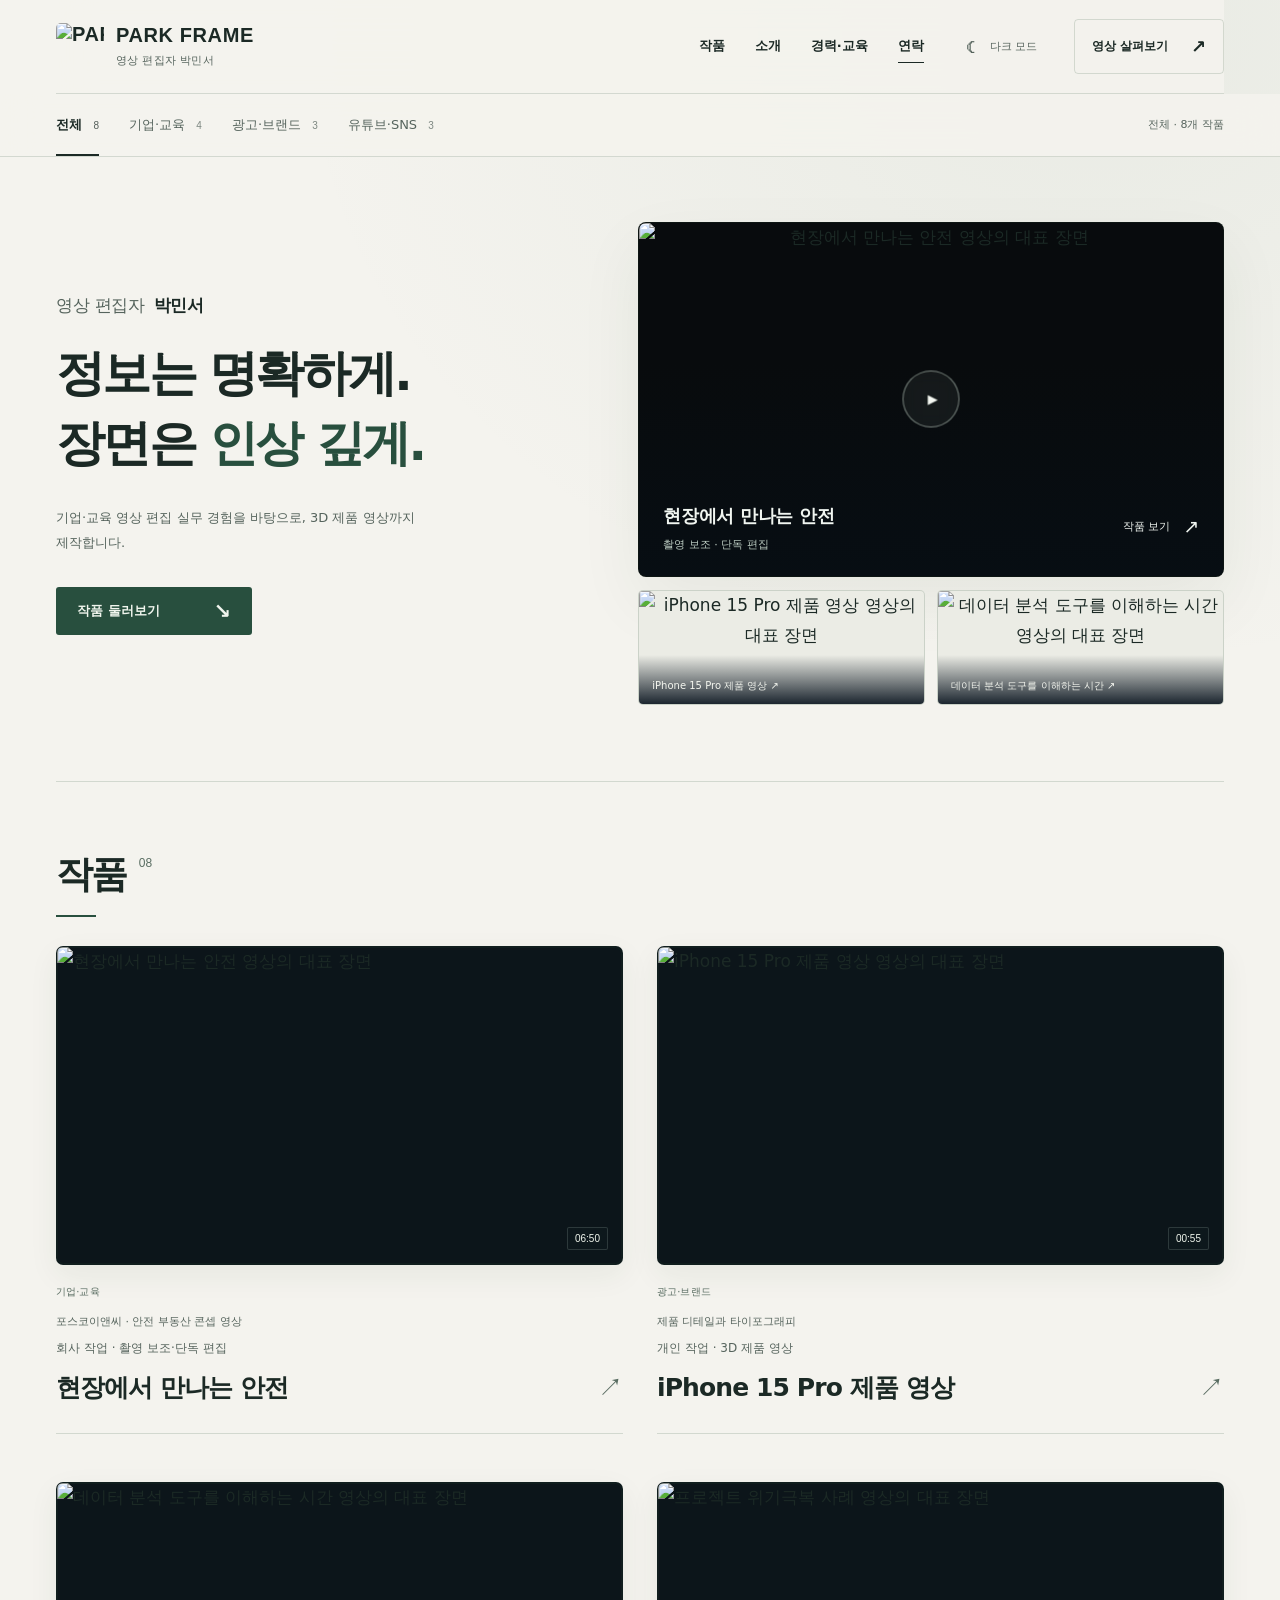
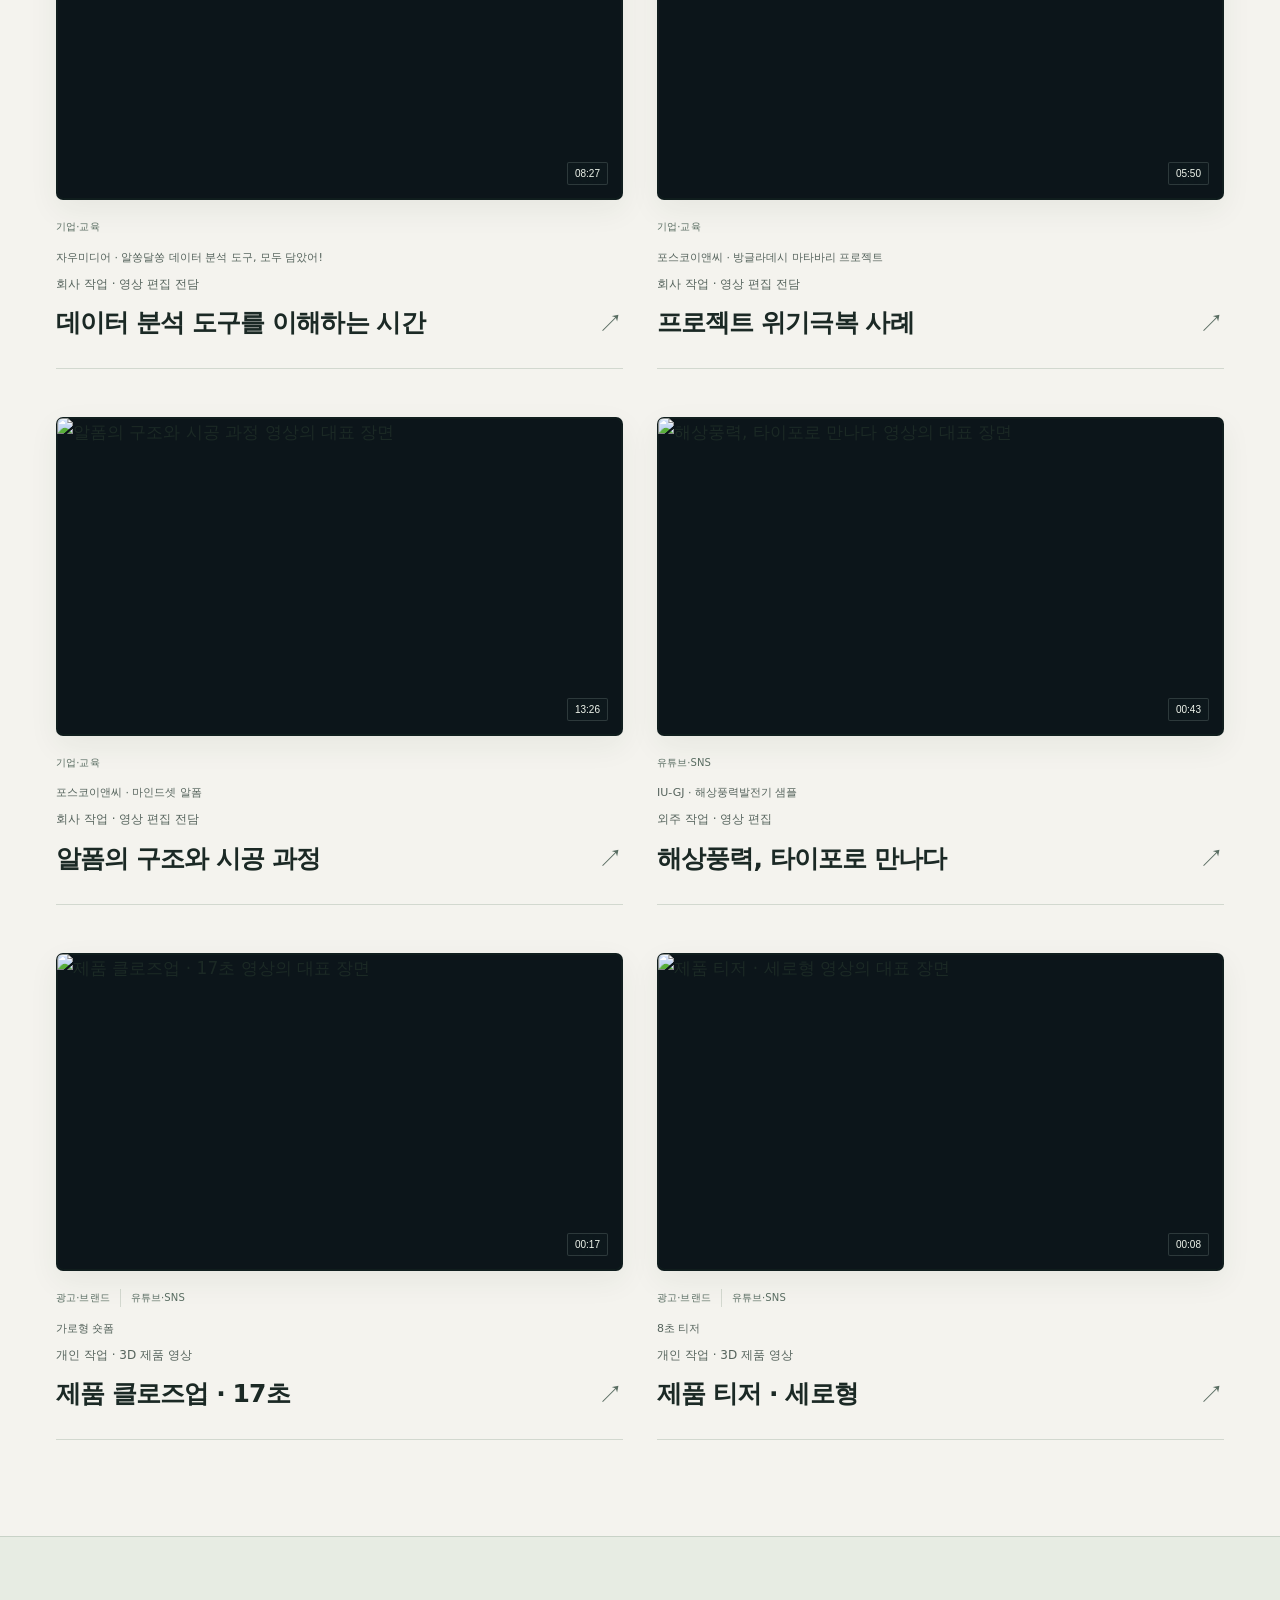
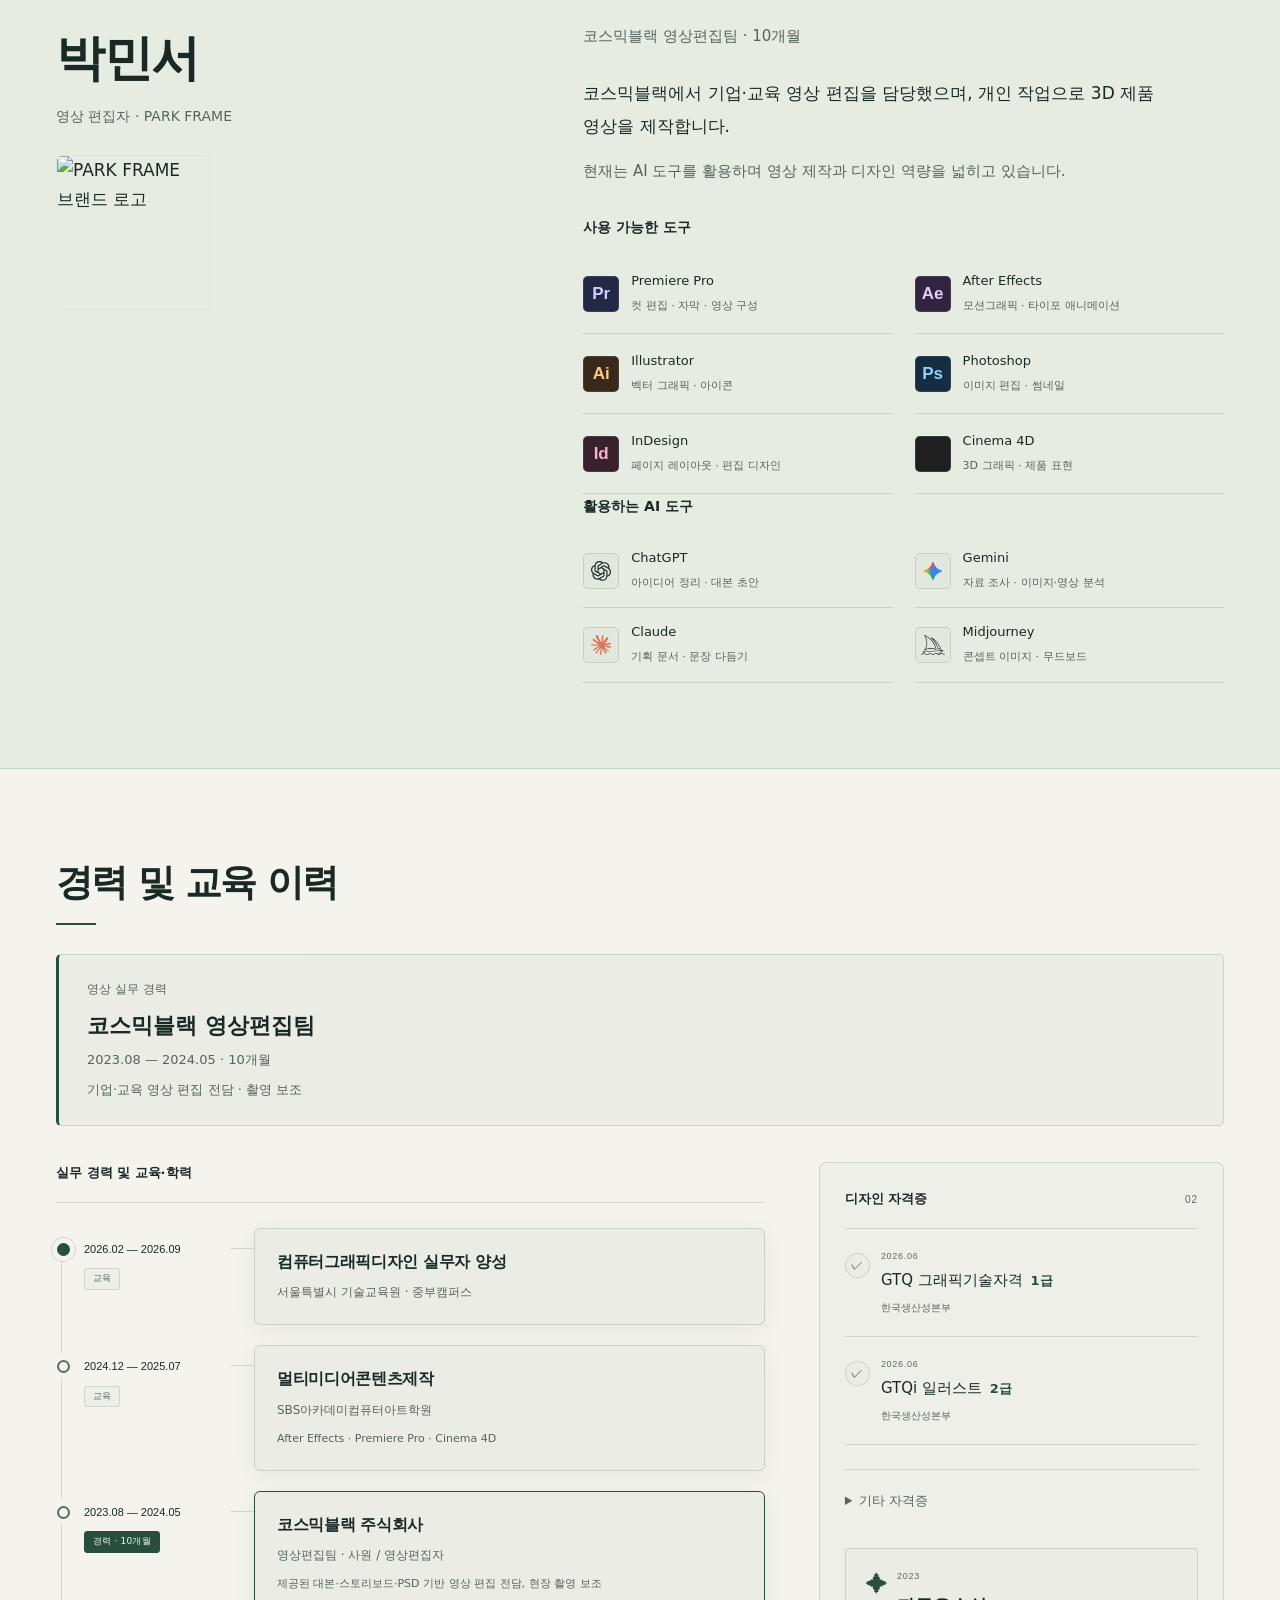
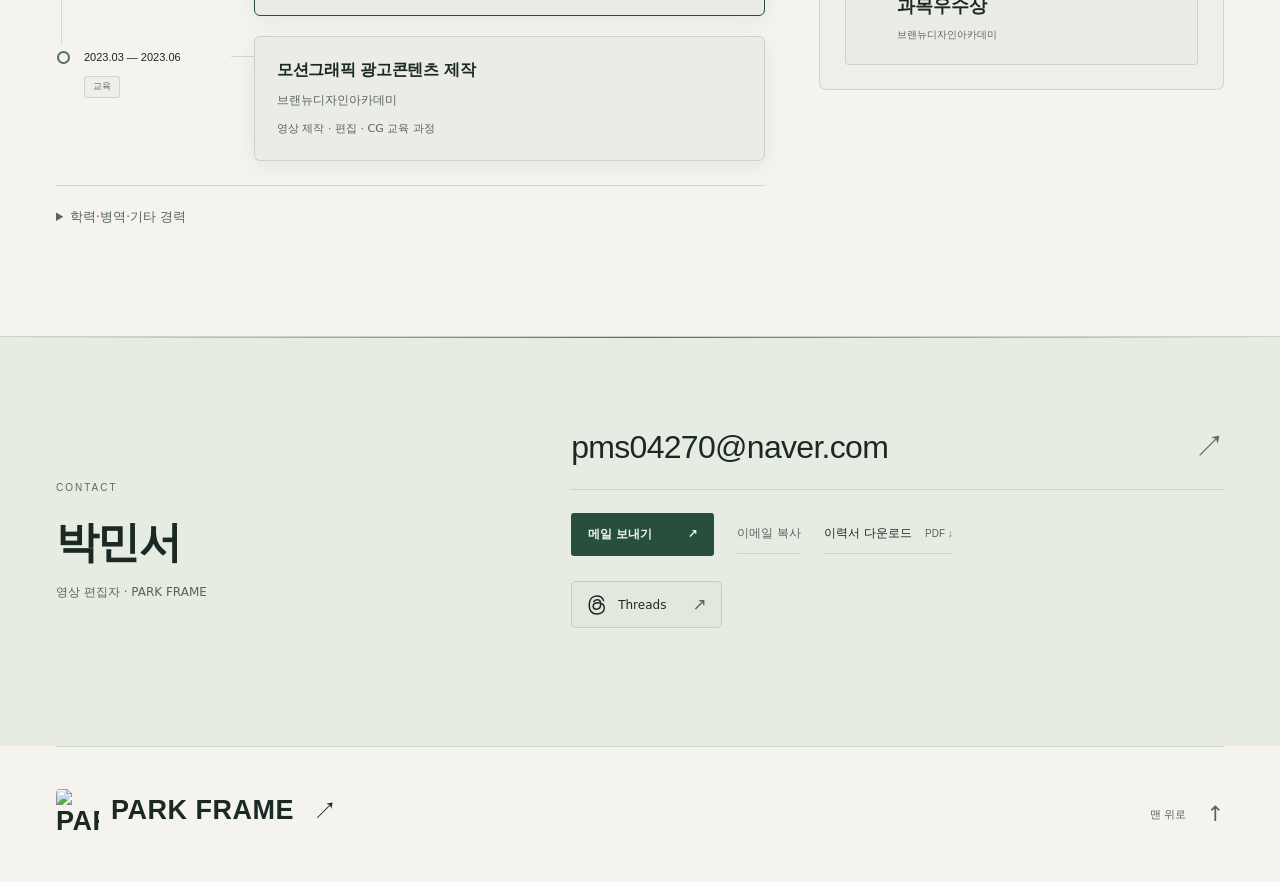
==== index.html @ 9904143f "Publish PARK FRAME portfolio" ====
<!doctype html>
<html lang="ko">
<head>
  <meta charset="utf-8">
  <meta name="viewport" content="width=device-width,initial-scale=1">
  <meta name="robots" content="noindex,nofollow">
  <meta name="description" content="영상 편집자 박민서의 PARK FRAME 포트폴리오. 기업·교육, 광고·브랜드, 유튜브·SNS 영상 작업을 소개합니다.">
  <meta name="theme-color" content="#0e181e">
  <title>박민서 | PARK FRAME — 영상 편집 포트폴리오</title>
  <link rel="icon" type="image/png" href="assets/park-frame-logo.png">
  <script>
(()=>{try{const saved=localStorage.getItem('park-frame-theme');const theme=saved==='light'||saved==='dark'?saved:(window.matchMedia('(prefers-color-scheme: light)').matches?'light':'dark');document.documentElement.dataset.theme=theme;document.documentElement.style.colorScheme=theme;}catch{document.documentElement.dataset.theme='dark';}})();
</script>
  <link rel="stylesheet" href="style.css">
  <script src="assets/hls.min.js" defer></script>
  <script src="app.js" defer></script>
</head>
<body>
  <div class="ambient-background" aria-hidden="true"><div class="ambient-glow glow-one"></div><div class="ambient-glow glow-two"></div><div class="background-grid"></div></div>
  <div class="page-progress" aria-hidden="true"></div>
  <a class="skip" href="#works">작품 목록으로 건너뛰기</a>
  <header class="header shell">
    <a class="brand" href="#top" aria-label="박민서 PARK FRAME 처음으로"><img class="brand-logo" src="assets/park-frame-logo.png" alt="PARK FRAME 로고"><span>PARK FRAME<span class="brand-caption">영상 편집자 박민서</span></span></a>
    <nav aria-label="주 메뉴"><a href="#works">작품</a><a href="#about">소개</a><a href="#journey">경력·교육</a><a class="contact-nav" href="#contact">연락</a></nav>
    <button class="theme-toggle" id="theme-toggle" type="button" aria-label="라이트 모드로 전환" aria-pressed="false"><span class="theme-icon" aria-hidden="true">☀</span><span class="theme-label">라이트 모드</span></button>
    <a class="header-cta" href="#works">영상 살펴보기 <span aria-hidden="true">↗</span></a>
  </header>
  <main id="top">
    <div class="audience-selector" aria-label="포트폴리오 분야 선택"><div class="shell"><div class="filter-row"><div class="filters" role="group" aria-label="작품 카테고리"><button class="filter active" data-category="all" aria-pressed="true">전체 <span>8</span></button><button class="filter" data-category="corporate" aria-pressed="false">기업·교육 <span>4</span></button><button class="filter" data-category="brand" aria-pressed="false">광고·브랜드 <span>3</span></button><button class="filter" data-category="social" aria-pressed="false">유튜브·SNS <span>3</span></button></div><span class="filter-result" aria-live="polite" id="filter-result">8개의 작품</span></div></div></div>
    <section class="hero shell" aria-labelledby="hero-title">
      <div class="hero-copy">
        <p class="creator-name">영상 편집자 <strong>박민서</strong></p>
        <h1 id="hero-title">정보는 명확하게.<br>장면은 <span class="accent">인상 깊게.</span></h1>
        <p class="hero-description">기업·교육 영상 편집 실무 경험을 바탕으로, 3D 제품 영상까지 제작합니다.</p>
        <a class="primary-link" href="#works">작품 둘러보기 <span aria-hidden="true">↘</span></a>
      </div>
      <div class="hero-visual">
        <button class="hero-main open-work" data-work="6" aria-label="현장에서 만나는 안전 영상 열기">
          <img src="assets/work-6.jpg" alt="현장에서 만나는 안전 영상의 대표 장면" fetchpriority="high">
          <span class="image-corner tl"></span><span class="image-corner tr"></span><span class="image-corner bl"></span><span class="image-corner br"></span>
          <span class="hero-play" aria-hidden="true">▶</span>
          <span class="hero-image-caption"><span><span id="hero-film-title">현장에서 만나는 안전</span><span class="film-caption-sub" id="hero-film-subtitle">촬영 보조 · 단독 편집</span></span><span class="film-watch">작품 보기 <span aria-hidden="true">↗</span></span></span>
        </button>
        <div class="hero-strip">
          <button class="open-work" data-work="4" aria-label="iPhone 15 Pro 제품 영상 열기"><img src="assets/work-4.jpg" alt="iPhone 15 Pro 제품 영상의 대표 장면"><span>iPhone 15 Pro 제품 영상 <span aria-hidden="true">↗</span></span></button>
          <button class="open-work" data-work="2" aria-label="데이터 분석 도구 교육 영상 열기"><img src="assets/work-2.jpg" alt="강사 옆에 데이터베이스의 주요 유형을 설명하는 그래픽"><span>이해를 돕는 그래픽 <span aria-hidden="true">↗</span></span></button>
        </div>
      </div>
    </section>
    <section id="works" class="works shell" aria-labelledby="works-title">
      <div class="section-heading"><div><h2 id="works-title">작품<span class="heading-count">08</span></h2></div></div>

      <div class="work-grid" id="work-grid"></div>
      <noscript><p>작품 목록과 재생 기능을 이용하려면 브라우저에서 JavaScript를 켜주세요.</p></noscript>
    </section>
    <section class="about" id="about" aria-labelledby="about-title"><div class="shell about-layout"><div><h2 id="about-title">박민서<span class="profile-role">영상 편집자 · PARK FRAME</span></h2><img class="profile-logo" src="assets/park-frame-logo.png" alt="PARK FRAME 브랜드 로고"></div><div class="about-right"><p class="experience-label">코스믹블랙 영상편집팀 · 10개월</p><p class="profile-introduction">코스믹블랙에서 기업·교육 영상 편집을 담당했으며, 개인 작업으로 3D 제품 영상을 제작합니다.</p><p class="profile-development">현재는 AI 도구를 활용하며 영상 제작과 디자인 역량을 넓히고 있습니다.</p><div class="about-tool-row"><span>사용 가능한 도구</span></div><ul class="software-list" aria-label="사용 가능한 소프트웨어"><li><span class="software-icon pr" aria-hidden="true">Pr</span><span>Premiere Pro<small>컷 편집 · 자막 · 영상 구성</small></span></li><li><span class="software-icon ae" aria-hidden="true">Ae</span><span>After Effects<small>모션그래픽 · 타이포 애니메이션</small></span></li><li><span class="software-icon ai" aria-hidden="true">Ai</span><span>Illustrator<small>벡터 그래픽 · 아이콘</small></span></li><li><span class="software-icon ps" aria-hidden="true">Ps</span><span>Photoshop<small>이미지 편집 · 썸네일</small></span></li><li><span class="software-icon id" aria-hidden="true">Id</span><span>InDesign<small>페이지 레이아웃 · 편집 디자인</small></span></li><li><span class="software-icon c4d supplied-logo" aria-hidden="true"><img src="assets/cinema-4d-logo.png" alt=""></span><span>Cinema 4D<small>3D 그래픽 · 제품 표현</small></span></li></ul><div class="about-tool-row"><span>활용하는 AI 도구</span></div><ul class="software-list ai-tools" aria-label="활용하는 AI 도구"><li><span class="software-icon ai-tool-logo openai" aria-hidden="true"><svg aria-hidden="true" focusable="false" fill="currentColor" fill-rule="evenodd" height="1em" style="flex:none;line-height:1" viewBox="0 0 24 24" width="1em" xmlns="http://www.w3.org/2000/svg"><path d="M9.205 8.658v-2.26c0-.19.072-.333.238-.428l4.543-2.616c.619-.357 1.356-.523 2.117-.523 2.854 0 4.662 2.212 4.662 4.566 0 .167 0 .357-.024.547l-4.71-2.759a.797.797 0 00-.856 0l-5.97 3.473zm10.609 8.8V12.06c0-.333-.143-.57-.429-.737l-5.97-3.473 1.95-1.118a.433.433 0 01.476 0l4.543 2.617c1.309.76 2.189 2.378 2.189 3.948 0 1.808-1.07 3.473-2.76 4.163zM7.802 12.703l-1.95-1.142c-.167-.095-.239-.238-.239-.428V5.899c0-2.545 1.95-4.472 4.591-4.472 1 0 1.927.333 2.712.928L8.23 5.067c-.285.166-.428.404-.428.737v6.898zM12 15.128l-2.795-1.57v-3.33L12 8.658l2.795 1.57v3.33L12 15.128zm1.796 7.23c-1 0-1.927-.332-2.712-.927l4.686-2.712c.285-.166.428-.404.428-.737v-6.898l1.974 1.142c.167.095.238.238.238.428v5.233c0 2.545-1.974 4.472-4.614 4.472zm-5.637-5.303l-4.544-2.617c-1.308-.761-2.188-2.378-2.188-3.948A4.482 4.482 0 014.21 6.327v5.423c0 .333.143.571.428.738l5.947 3.449-1.95 1.118a.432.432 0 01-.476 0zm-.262 3.9c-2.688 0-4.662-2.021-4.662-4.519 0-.19.024-.38.047-.57l4.686 2.71c.286.167.571.167.856 0l5.97-3.448v2.26c0 .19-.07.333-.237.428l-4.543 2.616c-.619.357-1.356.523-2.117.523zm5.899 2.83a5.947 5.947 0 005.827-4.756C22.287 18.339 24 15.84 24 13.296c0-1.665-.713-3.282-1.998-4.448.119-.5.19-.999.19-1.498 0-3.401-2.759-5.947-5.946-5.947-.642 0-1.26.095-1.88.31A5.962 5.962 0 0010.205 0a5.947 5.947 0 00-5.827 4.757C1.713 5.447 0 7.945 0 10.49c0 1.666.713 3.283 1.998 4.448-.119.5-.19 1-.19 1.499 0 3.401 2.759 5.946 5.946 5.946.642 0 1.26-.095 1.88-.309a5.96 5.96 0 004.162 1.713z"></path></svg></span><span>ChatGPT<small>아이디어 정리 · 대본 초안</small></span></li><li><span class="software-icon ai-tool-logo gemini-color" aria-hidden="true"><svg aria-hidden="true" focusable="false" height="1em" style="flex:none;line-height:1" viewBox="0 0 24 24" width="1em" xmlns="http://www.w3.org/2000/svg"><path d="M20.616 10.835a14.147 14.147 0 01-4.45-3.001 14.111 14.111 0 01-3.678-6.452.503.503 0 00-.975 0 14.134 14.134 0 01-3.679 6.452 14.155 14.155 0 01-4.45 3.001c-.65.28-1.318.505-2.002.678a.502.502 0 000 .975c.684.172 1.35.397 2.002.677a14.147 14.147 0 014.45 3.001 14.112 14.112 0 013.679 6.453.502.502 0 00.975 0c.172-.685.397-1.351.677-2.003a14.145 14.145 0 013.001-4.45 14.113 14.113 0 016.453-3.678.503.503 0 000-.975 13.245 13.245 0 01-2.003-.678z" fill="#3186FF"></path><path d="M20.616 10.835a14.147 14.147 0 01-4.45-3.001 14.111 14.111 0 01-3.678-6.452.503.503 0 00-.975 0 14.134 14.134 0 01-3.679 6.452 14.155 14.155 0 01-4.45 3.001c-.65.28-1.318.505-2.002.678a.502.502 0 000 .975c.684.172 1.35.397 2.002.677a14.147 14.147 0 014.45 3.001 14.112 14.112 0 013.679 6.453.502.502 0 00.975 0c.172-.685.397-1.351.677-2.003a14.145 14.145 0 013.001-4.45 14.113 14.113 0 016.453-3.678.503.503 0 000-.975 13.245 13.245 0 01-2.003-.678z" fill="url(#lobe-icons-gemini-0-_R_0_)"></path><path d="M20.616 10.835a14.147 14.147 0 01-4.45-3.001 14.111 14.111 0 01-3.678-6.452.503.503 0 00-.975 0 14.134 14.134 0 01-3.679 6.452 14.155 14.155 0 01-4.45 3.001c-.65.28-1.318.505-2.002.678a.502.502 0 000 .975c.684.172 1.35.397 2.002.677a14.147 14.147 0 014.45 3.001 14.112 14.112 0 013.679 6.453.502.502 0 00.975 0c.172-.685.397-1.351.677-2.003a14.145 14.145 0 013.001-4.45 14.113 14.113 0 016.453-3.678.503.503 0 000-.975 13.245 13.245 0 01-2.003-.678z" fill="url(#lobe-icons-gemini-1-_R_0_)"></path><path d="M20.616 10.835a14.147 14.147 0 01-4.45-3.001 14.111 14.111 0 01-3.678-6.452.503.503 0 00-.975 0 14.134 14.134 0 01-3.679 6.452 14.155 14.155 0 01-4.45 3.001c-.65.28-1.318.505-2.002.678a.502.502 0 000 .975c.684.172 1.35.397 2.002.677a14.147 14.147 0 014.45 3.001 14.112 14.112 0 013.679 6.453.502.502 0 00.975 0c.172-.685.397-1.351.677-2.003a14.145 14.145 0 013.001-4.45 14.113 14.113 0 016.453-3.678.503.503 0 000-.975 13.245 13.245 0 01-2.003-.678z" fill="url(#lobe-icons-gemini-2-_R_0_)"></path><defs><linearGradient gradientUnits="userSpaceOnUse" id="lobe-icons-gemini-0-_R_0_" x1="7" x2="11" y1="15.5" y2="12"><stop stop-color="#08B962"></stop><stop offset="1" stop-color="#08B962" stop-opacity="0"></stop></linearGradient><linearGradient gradientUnits="userSpaceOnUse" id="lobe-icons-gemini-1-_R_0_" x1="8" x2="11.5" y1="5.5" y2="11"><stop stop-color="#F94543"></stop><stop offset="1" stop-color="#F94543" stop-opacity="0"></stop></linearGradient><linearGradient gradientUnits="userSpaceOnUse" id="lobe-icons-gemini-2-_R_0_" x1="3.5" x2="17.5" y1="13.5" y2="12"><stop stop-color="#FABC12"></stop><stop offset=".46" stop-color="#FABC12" stop-opacity="0"></stop></linearGradient></defs></svg></span><span>Gemini<small>자료 조사 · 이미지·영상 분석</small></span></li><li><span class="software-icon ai-tool-logo claude-color" aria-hidden="true"><svg aria-hidden="true" focusable="false" height="1em" style="flex:none;line-height:1" viewBox="0 0 24 24" width="1em" xmlns="http://www.w3.org/2000/svg"><path d="M4.709 15.955l4.72-2.647.08-.23-.08-.128H9.2l-.79-.048-2.698-.073-2.339-.097-2.266-.122-.571-.121L0 11.784l.055-.352.48-.321.686.06 1.52.103 2.278.158 1.652.097 2.449.255h.389l.055-.157-.134-.098-.103-.097-2.358-1.596-2.552-1.688-1.336-.972-.724-.491-.364-.462-.158-1.008.656-.722.881.06.225.061.893.686 1.908 1.476 2.491 1.833.365.304.145-.103.019-.073-.164-.274-1.355-2.446-1.446-2.49-.644-1.032-.17-.619a2.97 2.97 0 01-.104-.729L6.283.134 6.696 0l.996.134.42.364.62 1.414 1.002 2.229 1.555 3.03.456.898.243.832.091.255h.158V9.01l.128-1.706.237-2.095.23-2.695.08-.76.376-.91.747-.492.584.28.48.685-.067.444-.286 1.851-.559 2.903-.364 1.942h.212l.243-.242.985-1.306 1.652-2.064.73-.82.85-.904.547-.431h1.033l.76 1.129-.34 1.166-1.064 1.347-.881 1.142-1.264 1.7-.79 1.36.073.11.188-.02 2.856-.606 1.543-.28 1.841-.315.833.388.091.395-.328.807-1.969.486-2.309.462-3.439.813-.042.03.049.061 1.549.146.662.036h1.622l3.02.225.79.522.474.638-.079.485-1.215.62-1.64-.389-3.829-.91-1.312-.329h-.182v.11l1.093 1.068 2.006 1.81 2.509 2.33.127.578-.322.455-.34-.049-2.205-1.657-.851-.747-1.926-1.62h-.128v.17l.444.649 2.345 3.521.122 1.08-.17.353-.608.213-.668-.122-1.374-1.925-1.415-2.167-1.143-1.943-.14.08-.674 7.254-.316.37-.729.28-.607-.461-.322-.747.322-1.476.389-1.924.315-1.53.286-1.9.17-.632-.012-.042-.14.018-1.434 1.967-2.18 2.945-1.726 1.845-.414.164-.717-.37.067-.662.401-.589 2.388-3.036 1.44-1.882.93-1.086-.006-.158h-.055L4.132 18.56l-1.13.146-.487-.456.061-.746.231-.243 1.908-1.312-.006.006z" fill="#D97757" fill-rule="nonzero"></path></svg></span><span>Claude<small>기획 문서 · 문장 다듬기</small></span></li><li><span class="software-icon ai-tool-logo midjourney" aria-hidden="true"><svg aria-hidden="true" focusable="false" fill="currentColor" fill-rule="evenodd" height="1em" style="flex:none;line-height:1" viewBox="0 0 24 24" width="1em" xmlns="http://www.w3.org/2000/svg"><path d="M22.369 17.676c-1.387 1.259-3.17 2.378-5.332 3.417.044.03.086.057.13.083l.018.01.019.012c.216.123.42.184.641.184.222 0 .426-.061.642-.184l.018-.011.019-.011c.14-.084.266-.178.492-.366l.178-.148c.279-.232.426-.342.625-.456.304-.174.612-.266.949-.266.337 0 .645.092.949.266l.023.014c.188.109.334.219.602.442l.178.148c.221.184.346.278.483.36l.028.017.018.01c.21.12.407.181.62.185h.022a.31.31 0 110 .618c-.337 0-.645-.092-.95-.266a3.137 3.137 0 01-.09-.054l-.022-.014-.022-.013-.02-.014a5.356 5.356 0 01-.49-.377l-.159-.132a3.836 3.836 0 00-.483-.36l-.027-.017-.019-.01a1.256 1.256 0 00-.641-.185c-.222 0-.426.061-.641.184l-.02.011-.018.011c-.14.084-.266.178-.492.366l-.158.132a5.125 5.125 0 01-.51.39l-.022.014-.022.014-.09.054a1.868 1.868 0 01-.95.266c-.337 0-.644-.092-.949-.266a3.137 3.137 0 01-.09-.054l-.022-.014-.022-.013-.026-.017a4.881 4.881 0 01-.425-.325.308.308 0 01-.12-.1l-.098-.081a3.836 3.836 0 00-.483-.36l-.027-.017-.019-.01a1.256 1.256 0 00-.641-.185c-.222 0-.426.061-.642.184l-.018.011-.019.011c-.14.084-.266.178-.492.366l-.158.132a5.125 5.125 0 01-.51.39l-.023.014-.022.014-.09.054A1.868 1.868 0 0112 22c-.337 0-.645-.092-.949-.266a3.137 3.137 0 01-.09-.054l-.022-.014-.022-.013-.021-.014a5.356 5.356 0 01-.49-.377l-.158-.132a3.836 3.836 0 00-.483-.36l-.028-.017-.018-.01a1.256 1.256 0 00-.642-.185c-.221 0-.425.061-.641.184l-.019.011-.018.011c-.141.084-.266.178-.492.366l-.158.132a5.125 5.125 0 01-.511.39l-.022.014-.022.014-.09.054a1.868 1.868 0 01-.986.264c-.746-.09-1.319-.38-1.89-.866l-.035-.03c-.047-.041-.118-.106-.192-.174l-.196-.181-.107-.1-.011-.01a1.531 1.531 0 00-.336-.253.313.313 0 00-.095-.03h-.005c-.119.022-.238.059-.361.11a.308.308 0 01-.077.061l-.008.005a.309.309 0 01-.126.034 5.66 5.66 0 00-.774.518l-.416.324-.055.043a6.542 6.542 0 01-.324.236c-.305.207-.552.315-.8.315a.31.31 0 01-.01-.618h.01c.09 0 .235-.062.438-.198l.04-.027c.077-.054.163-.117.27-.199l.385-.301.06-.047c.268-.206.506-.373.73-.505l-.633-1.21a.309.309 0 01.254-.451l20.287-1.305a.309.309 0 01.228.537zm-1.118.14L2.369 19.03l.423.809c.128-.045.256-.078.388-.1a.31.31 0 01.052-.005c.132 0 .26.032.386.093.153.073.294.179.483.35l.016.015.092.086.144.134.097.089c.065.06.125.114.16.144.485.418.948.658 1.554.736h.011a1.25 1.25 0 00.6-.172l.021-.011.019-.011.018-.011c.141-.084.266-.178.492-.366l.178-.148c.279-.232.426-.342.625-.456.305-.174.612-.266.95-.266.336 0 .644.092.948.266l.023.014c.188.109.335.219.603.442l.177.148c.222.184.346.278.484.36l.027.017.019.01c.215.124.42.185.641.185.222 0 .426-.061.641-.184l.019-.011.018-.011c.141-.084.267-.178.493-.366l.177-.148c.28-.232.427-.342.626-.456.304-.174.612-.266.949-.266.337 0 .644.092.949.266l.025.015c.187.109.334.22.603.443 1.867-.878 3.448-1.811 4.73-2.832l.02-.016zM3.653 2.026C6.073 3.06 8.69 4.941 10.8 7.258c2.46 2.7 4.109 5.828 4.637 9.149a.31.31 0 01-.421.335c-2.348-.945-4.54-1.258-6.59-1.02-1.739.2-3.337.792-4.816 1.703-.294.182-.62-.182-.405-.454 1.856-2.355 2.581-4.99 2.343-7.794-.195-2.292-1.031-4.61-2.284-6.709a.31.31 0 01.388-.442zM10.04 4.45c1.778.543 3.892 2.102 5.782 4.243 1.984 2.248 3.552 4.934 4.347 7.582a.31.31 0 01-.401.38l-.022-.01-.386-.154a10.594 10.594 0 00-.291-.112l-.016-.006c-.68-.247-1.199-.291-1.944-.101a.31.31 0 01-.375-.218C15.378 11.123 13.073 7.276 9.775 5c-.291-.201-.072-.653.266-.55zM4.273 2.996l.008.015c1.028 1.94 1.708 4.031 1.885 6.113.213 2.513-.31 4.906-1.673 7.092l-.02.031.003-.001c1.198-.581 2.47-.969 3.825-1.132l.055-.006c1.981-.23 4.083.029 6.309.837l.066.025-.007-.039c-.593-2.95-2.108-5.737-4.31-8.179l-.07-.078c-1.785-1.96-3.944-3.6-6.014-4.65l-.057-.028zm7.92 3.238l.048.048c2.237 2.295 3.885 5.431 4.974 9.191l.038.132.022-.004c.71-.133 1.284-.063 1.963.18l.027.01.066.024.046.018-.025-.073c-.811-2.307-2.208-4.62-3.936-6.594l-.058-.065c-1.02-1.155-2.103-2.132-3.15-2.856l-.015-.011z"></path></svg></span><span>Midjourney<small>콘셉트 이미지 · 무드보드</small></span></li></ul></div></div></section>

    <section id="journey" class="journey shell" aria-labelledby="journey-title">
      <div class="section-heading"><div><h2 id="journey-title">경력 및 교육 이력</h2></div></div>
<div class="experience-summary"><span>영상 실무 경력</span><strong>코스믹블랙 영상편집팀</strong><p>2023.08 — 2024.05 · 10개월</p><p>기업·교육 영상 편집 전담 · 촬영 보조</p></div>
      <div class="journey-layout">
        <div class="timeline-column"><h3 class="journey-group-title">실무 경력 및 교육·학력</h3>
          <ol class="career-timeline">
            <li><div class="timeline-date">2026.02 — 2026.09<span class="journey-tag">교육</span></div><div class="timeline-content"><h4>컴퓨터그래픽디자인 실무자 양성</h4><p class="timeline-organization">서울특별시 기술교육원 · 중부캠퍼스</p></div></li>
            <li><div class="timeline-date">2024.12 — 2025.07<span class="journey-tag">교육</span></div><div class="timeline-content"><h4>멀티미디어콘텐츠제작</h4><p class="timeline-organization">SBS아카데미컴퓨터아트학원</p><p>After Effects · Premiere Pro · Cinema 4D</p></div></li>

            <li class="career-featured"><div class="timeline-date">2023.08 — 2024.05<span class="journey-tag work-tag">경력 · 10개월</span></div><div class="timeline-content"><h4>코스믹블랙 주식회사</h4><p class="timeline-organization">영상편집팀 · 사원 / 영상편집자</p><p>제공된 대본·스토리보드·PSD 기반 영상 편집 전담, 현장 촬영 보조</p></div></li>
            <li><div class="timeline-date">2023.03 — 2023.06<span class="journey-tag">교육</span></div><div class="timeline-content"><h4>모션그래픽 광고콘텐츠 제작</h4><p class="timeline-organization">브랜뉴디자인아카데미</p><p>영상 제작 · 편집 · CG 교육 과정</p></div></li>
          </ol>
<details class="secondary-history"><summary>학력·병역·기타 경력</summary><ol class="career-timeline secondary-timeline"><li><div class="timeline-date">2021.01 — 2022.07<span class="journey-tag">병역</span></div><div class="timeline-content"><h4>육군 병장 전역</h4></div></li><li><div class="timeline-date">2020<span class="journey-tag">학력</span></div><div class="timeline-content"><h4>용산공업고등학교 졸업</h4></div></li><li><div class="timeline-date">2018.02 — 2020.02<span class="journey-tag work-tag">경력</span></div><div class="timeline-content"><h4>하이버스</h4><p class="timeline-organization">품질관리팀 · 사원</p><p>검증 업무</p></div></li></ol></details>
        </div>
        <aside class="credentials" aria-label="자격증과 수상">
          <h3 class="journey-group-title">디자인 자격증 <span>02</span></h3>
          <ul class="credential-list">
            <li><span class="credential-date">2026.06</span><h4>GTQ 그래픽기술자격 <strong>1급</strong></h4><p>한국생산성본부</p></li>
            <li><span class="credential-date">2026.06</span><h4>GTQi 일러스트 <strong>2급</strong></h4><p>한국생산성본부</p></li>
</ul>
          <details class="secondary-history"><summary>기타 자격증</summary><ul class="credential-list">            <li><span class="credential-date">2022.10</span><h4>2종보통운전면허</h4><p>경찰청 · 운전면허시험관리단</p></li>
            <li><span class="credential-date">2019.07</span><h4>전자기능사</h4><p>한국산업인력공단</p></li>
          </ul></details><div class="award-card"><p class="award-year">2023</p><h4>과목우수상</h4><p>브랜뉴디자인아카데미</p></div>
        </aside>
      </div>
    </section>

    <section id="contact" class="contact-section" aria-labelledby="contact-title"><div class="shell contact-layout"><div><p class="contact-label">CONTACT</p><h2 id="contact-title">박민서</h2><p class="contact-role">영상 편집자 · PARK FRAME</p></div><div class="contact-details"><a class="contact-email" id="contact-email" href="mailto:pms04270@naver.com">pms04270@naver.com<span aria-hidden="true">↗</span></a><div class="contact-actions"><a class="contact-mail-button" href="mailto:pms04270@naver.com">메일 보내기 <span aria-hidden="true">↗</span></a><button type="button" id="copy-email">이메일 복사</button><a class="resume-download" href="assets/park-minseo-resume.pdf" download="박민서_이력서.pdf">이력서 다운로드 <span>PDF ↓</span></a></div><a class="threads-link" href="https://www.threads.com/@pms__0427__?hl=ko" target="_blank" rel="noopener noreferrer" aria-label="박민서 Threads 프로필 새 탭에서 열기"><svg viewBox="0 0 24 24" width="22" height="22" fill="none" aria-hidden="true"><path d="M19.1 7.2C18 3.9 15.6 2.2 12 2.2c-5.5 0-8.5 3.6-8.5 9.8s3 9.8 8.5 9.8c4.6 0 7.9-2.6 7.9-6.4 0-3.7-3-5.8-7-5.8-3 0-5.1 1.6-5.1 3.8 0 2 1.5 3.2 3.6 3.2 3.2 0 4.6-2.2 4.6-5.7 0-3-1.3-4.6-3.8-4.6-1.5 0-2.8.7-3.6 1.9" stroke="currentColor" stroke-width="1.65" stroke-linecap="round" stroke-linejoin="round"/></svg><span>Threads</span><span class="social-arrow" aria-hidden="true">↗</span></a><p id="contact-status" class="contact-status" role="status" aria-live="polite"></p></div></div></section>
  </main>
  <footer class="shell footer"><div><a class="footer-brand" href="#top"><img class="footer-logo" src="assets/park-frame-logo.png" alt="PARK FRAME 로고">PARK FRAME<span aria-hidden="true">↗</span></a></div><a href="#top" class="back-top">맨 위로 <span aria-hidden="true">↑</span></a></footer>
  <dialog id="work-dialog" aria-labelledby="dialog-title">
    <div class="dialog-toolbar"><span>작품 상세</span><button class="dialog-close" aria-label="작품 닫기">닫기 <span aria-hidden="true">✕</span></button></div>
    <div id="scene-shortcuts" class="scene-shortcuts" aria-label="대표 장면 바로가기" hidden></div>
    <div class="player-wrap"><video id="player" controls playsinline preload="none" controlslist="nodownload"></video></div>
    <div class="dialog-body"><div class="dialog-categories" id="dialog-categories"></div><h2 id="dialog-title"></h2><p class="dialog-subtitle" id="dialog-subtitle"></p><p class="dialog-description" id="dialog-description"></p><dl class="project-info" id="project-info"></dl><p class="video-status" id="video-status" role="status"></p><div class="dialog-navigation"><button id="previous-work">← 이전 작품</button><span id="dialog-position"></span><button id="next-work">다음 작품 →</button></div></div>
  </dialog>
</body>
</html>
---- style.css ----
/* PARK FRAME / Editorial portfolio. Theme tokens are shared by every surface. */
:root{color-scheme:dark;--bg:#10191e;--ink:#eff3ef;--muted:#b0beb8;--subtle:#8d9f95;--line:#c9ddcf29;--surface:#162227;--raised:#1c2c30;--accent:#d5ebda;--accent-ink:#17231c;--header:#10191ef0;--about:#14252a;--glow:#78ab9410;--shadow:#0004;--control:#d5ebda09;--sans:"Segoe UI","Malgun Gothic","Apple SD Gothic Neo",system-ui,sans-serif}
:root[data-theme="light"]{color-scheme:light;--bg:#f4f3ee;--ink:#1b2925;--muted:#56645d;--subtle:#596d62;--line:#294c3229;--surface:#ebece5;--raised:#e1e7de;--accent:#284f3e;--accent-ink:#f0f5ed;--header:#f4f3eef2;--about:#e7ece3;--glow:#71957b16;--shadow:#183a2010;--control:#264a3206}
*{box-sizing:border-box}html{scroll-behavior:smooth;scroll-padding-top:110px}body{margin:0;background:var(--bg);color:var(--ink);font-family:var(--sans);font-size:17px;line-height:1.75;word-break:keep-all;isolation:isolate;overflow-x:clip;text-rendering:optimizeLegibility}::selection{background:var(--accent);color:var(--accent-ink)}button,a{-webkit-tap-highlight-color:transparent}button{font:inherit;color:inherit;cursor:pointer;border:0}a{color:inherit;text-decoration:none}button:focus-visible,a:focus-visible,video:focus-visible{outline:2px solid var(--accent);outline-offset:5px}img{display:block;width:100%;height:100%;object-fit:cover}.shell{width:min(1320px,calc(100% - 112px));margin-inline:auto}.skip{position:fixed;top:-80px;left:20px;z-index:30;background:var(--accent);color:var(--accent-ink);padding:12px}.skip:focus{top:10px}
.ambient-background{position:fixed;inset:0;z-index:-1;overflow:hidden;pointer-events:none;background:radial-gradient(ellipse at 86% 4%,var(--glow),transparent 52%),var(--bg)}.ambient-glow,.background-grid{display:none}.page-progress{position:fixed;top:0;left:0;right:0;height:2px;background:var(--accent);transform:scaleX(var(--scroll-progress,0));transform-origin:left;z-index:20;pointer-events:none}.draft-bar{display:flex;align-items:center;justify-content:center;gap:9px;min-height:26px;color:var(--subtle);font-size:10px;letter-spacing:.03em;border-bottom:1px solid var(--line)}.status-dot{height:4px;width:4px;background:var(--subtle);border-radius:50%}.draft-divider{margin-inline:3px;opacity:.5}.header{height:94px;position:sticky;top:0;z-index:5;display:flex;align-items:center;gap:30px;background:var(--header);backdrop-filter:blur(18px);border-bottom:1px solid var(--line)}.brand{display:flex;align-items:center;gap:12px;font:600 20px/1.15 "Segoe UI",sans-serif;letter-spacing:.6px;white-space:nowrap}.brand-logo{width:48px;height:48px;flex-shrink:0;object-fit:contain;border-radius:5px}.brand>span{display:flex;flex-direction:column;justify-content:center}.brand-caption{display:block;font:11px/1.5 var(--sans);margin-top:6px;letter-spacing:.3px;color:var(--muted)}.header nav{display:flex;gap:30px;margin-left:auto;font-size:13px;font-weight:600}.header nav a{position:relative;padding-block:9px}.header nav a:after{content:"";position:absolute;inset:auto 0 4px;height:1px;background:var(--ink);transform:scaleX(0);transform-origin:left;transition:transform .25s}.header nav a:hover:after{transform:scaleX(1)}.header-cta{display:flex;align-items:center;gap:23px;padding:11px 17px;border:1px solid var(--line);border-radius:4px;font-size:12px;font-weight:600;transition:background .2s}.header-cta:hover{background:var(--raised)}.header-cta>span{font-size:18px}.theme-toggle{display:flex;align-items:center;justify-content:center;gap:7px;background:transparent;color:var(--muted);padding:10px 0;min-width:90px;font-size:11px;white-space:nowrap}.theme-toggle:hover{color:var(--ink)}.theme-icon{font:19px/1 "Segoe UI Symbol",sans-serif;display:grid;place-items:center;width:23px;height:23px}.theme-label{font-size:11px}
.hero{display:grid;grid-template-columns:1fr 1.13fr;gap:64px;align-items:center;padding-top:92px;position:relative}.hero-copy{padding-bottom:18px}.eyebrow{margin:0 0 26px;font:500 10px/1.5 "Segoe UI",sans-serif;letter-spacing:2.5px;color:var(--subtle)}.hero-copy .eyebrow{display:flex;align-items:center;gap:9px}.tiny-frame{width:7px;height:7px;display:block;background:var(--accent);border-radius:1px}.creator-name{font-size:17px;letter-spacing:-.3px;margin:0 0 18px;color:var(--muted)}.creator-name strong{color:var(--ink);font-weight:650;margin-left:4px}h1{font-size:clamp(38px,3.85vw,60px);font-weight:650;line-height:1.43;letter-spacing:-2.7px;margin:0 0 27px}.accent{color:var(--accent)}.hero-description{font-size:15px;line-height:2;color:var(--muted);margin:0 0 31px}.primary-link{display:inline-flex;align-items:center;justify-content:space-between;gap:54px;background:var(--accent);color:var(--accent-ink);padding:13px 21px;font-size:13px;font-weight:650;border-radius:3px;transition:transform .2s,filter .2s}.primary-link:hover{transform:translateY(-2px);filter:brightness(1.07)}.primary-link>span{font-size:21px;line-height:1}.hero-tools{display:flex;align-items:center;gap:6px;margin-top:27px;font-size:10px;color:var(--subtle)}.hero-tools>span:last-child{margin-left:7px}.tool-chip{display:flex;align-items:center;justify-content:center;width:26px;height:26px;line-height:1;flex-shrink:0;background:#242845;color:#ccd1ff;border:1px solid #868ac34d;font:600 12px/1 "Segoe UI",sans-serif;border-radius:4px}.tool-chip.ae{background:#30243f;color:#e3cbff}.tool-separator{padding-inline:5px;opacity:.5}.hero-visual{min-width:0;position:relative;perspective:1200px}.frame-heading{display:flex;justify-content:space-between;align-items:center;margin-bottom:14px;font:500 9px/1.5 "Segoe UI",sans-serif;letter-spacing:1.8px;color:var(--subtle)}.frame-heading>span:first-child{display:flex;align-items:center;gap:8px}.red-dot{height:4px;width:4px;background:var(--accent);border-radius:50%}.hero-main{display:block;width:100%;padding:0;aspect-ratio:1.55;position:relative;overflow:hidden;border:1px solid var(--line);border-radius:5px;background:#080b0d;box-shadow:0 25px 60px var(--shadow);transform:rotateX(var(--tilt-x,0deg)) rotateY(var(--tilt-y,0deg));transition:transform .5s ease-out}.hero-main img{transition:transform .65s cubic-bezier(.2,.7,.2,1)}.hero-main:hover img{transform:scale(1.035)}.hero-main:after{content:"";position:absolute;inset:40% 0 0;background:linear-gradient(transparent,#070e14dc);pointer-events:none}.hero-play{position:absolute;top:50%;left:50%;display:grid;place-items:center;transform:translate(-50%,-50%);width:57px;height:57px;border:1px solid #d9ecdd80;border-radius:50%;background:#d9ecdd10;backdrop-filter:blur(8px);color:#f4f8f2;font-size:13px;padding-left:3px;z-index:1;transition:background .3s}.hero-main:hover .hero-play{background:#d9ecdd30}.hero-image-caption{position:absolute;inset:auto 24px 22px;z-index:1;display:flex;align-items:center;justify-content:space-between;text-align:left;color:#f0f5f0;font-size:19px;font-weight:600;letter-spacing:-.3px}.film-caption-sub{display:block;color:#bdcdc3;font-size:11px;font-weight:400;margin-top:3px;letter-spacing:0}.film-watch{font-size:11px;font-weight:400;display:flex;gap:14px;align-items:center}.film-watch span{font-size:19px}.image-corner{display:none}.hero-strip{display:grid;grid-template-columns:1fr 1fr;gap:12px;margin-top:13px}.hero-strip button{padding:0;position:relative;aspect-ratio:2.5;border:1px solid var(--line);border-radius:3px;overflow:hidden;background:var(--surface)}.hero-strip img{transition:transform .5s}.hero-strip button:hover img{transform:scale(1.045)}.hero-strip button>span{position:absolute;inset:auto 0 0;display:flex;justify-content:space-between;padding:22px 13px 10px;background:linear-gradient(transparent,#07121de8);color:#f4f6ef;font-size:11px}.hero-bottom{grid-column:1/-1;display:flex;justify-content:space-between;align-items:center;border-top:1px solid var(--line);padding:23px 0;margin-top:3px}.hero-signature,.scroll-hint{font:500 9px/1.5 "Segoe UI",sans-serif;letter-spacing:1.8px;color:var(--subtle)}.hero-signature span{margin-inline:14px;opacity:.5}.scroll-hint{display:flex;align-items:center;gap:17px}.scroll-hint>span{font-size:17px;color:var(--ink)}.discipline-band{display:flex;align-items:center;gap:32px;padding:25px 0;border-bottom:1px solid var(--line);font-size:13px;font-weight:500}.discipline-band>span:nth-child(even){color:var(--subtle);font-size:11px;font-weight:400}.band-note{margin-left:auto;color:var(--muted);font-size:12px;font-weight:400}
.works{padding-top:85px;padding-bottom:96px;scroll-margin-top:110px}.section-heading{display:flex;align-items:flex-end;justify-content:space-between;gap:35px;margin-bottom:35px}.section-heading .eyebrow{margin-bottom:13px}h2{font-size:37px;line-height:1.5;font-weight:600;letter-spacing:-1.6px;margin:0}.heading-count{display:inline-block;vertical-align:top;margin:7px 0 0 12px;font:400 12px/1.5 "Segoe UI",sans-serif;letter-spacing:0;color:var(--subtle)}.section-intro{color:var(--muted);font-size:13px;line-height:1.95;margin:0 0 4px}.filter-row{display:flex;align-items:center;justify-content:space-between;gap:20px;border-top:1px solid var(--line);border-bottom:1px solid var(--line);margin-bottom:36px}.filters{display:flex;gap:25px;flex-wrap:wrap}.filter{position:relative;background:none;color:var(--muted);padding:17px 0;font-size:13px;font-weight:500;line-height:1.5;min-height:52px}.filter span{font:10px/1 "Segoe UI",sans-serif;margin-left:7px;opacity:.75}.filter:after{content:"";position:absolute;inset:auto 0 -1px;height:2px;background:var(--ink);transform:scaleX(0);transform-origin:left;transition:transform .25s}.filter.active{color:var(--ink);font-weight:650}.filter.active:after,.filter:hover:after{transform:scaleX(1)}.filter-result{font-size:11px;color:var(--subtle);white-space:nowrap}.work-grid{display:grid;grid-template-columns:1fr 1fr;gap:44px 30px}.work-card{min-width:0;padding-bottom:25px;border-bottom:1px solid var(--line)}.work-card[hidden]{display:none}.card-button{display:block;width:100%;text-align:left;background:none;padding:0}.card-image{aspect-ratio:16/9;position:relative;overflow:hidden;background:#0c151a;border:1px solid var(--line);border-radius:4px}.card-image img{transition:transform .6s cubic-bezier(.2,.7,.2,1)}.card-image.portrait img{object-fit:contain}.card-button:hover .card-image img{transform:scale(1.045)}.card-duration{position:absolute;bottom:14px;right:14px;padding:3px 7px;border:1px solid #d5e5d929;background:#0e191edb;border-radius:2px;color:#f0f6ed;font:10px/1.5 "Segoe UI",sans-serif;backdrop-filter:blur(8px)}.card-watch{position:absolute;bottom:14px;left:14px;padding:4px 10px;border:1px solid #d5e5d929;border-radius:2px;background:#0e191edb;color:#f0f6ed;font-size:10px;opacity:0;transform:translateY(5px);transition:opacity .25s,transform .25s}.card-button:hover .card-watch,.card-button:focus-visible .card-watch{opacity:1;transform:none}.card-topline{display:flex;align-items:center;justify-content:space-between;margin:18px 0 13px;gap:10px}.card-tags{display:flex;gap:10px;flex-wrap:wrap}.card-tags span{font-size:10px;color:var(--subtle);letter-spacing:.1px}.card-tags span+span{padding-left:10px;border-left:1px solid var(--line)}.card-number{font:9px/1.5 "Segoe UI",sans-serif;letter-spacing:1px;color:var(--subtle)}.card-project-label{font-size:11px;color:var(--muted);line-height:1.7;margin:0 0 5px}.card-title-row{display:flex;align-items:center;justify-content:space-between;gap:15px}.card-title-row h3{font-size:24px;font-weight:600;line-height:1.6;letter-spacing:-.9px;margin:0}.card-arrow{font:300 25px/1 "Segoe UI",sans-serif;color:var(--subtle);transition:transform .25s,color .25s}.card-button:hover .card-arrow{transform:translate(3px,-3px);color:var(--ink)}.card-description{color:var(--muted);font-size:14px;line-height:1.95;margin:9px 0 0;max-width:94%}
.about{background:var(--about);border-block:1px solid var(--line);padding:85px 0;scroll-margin-top:95px}.about-layout{display:grid;grid-template-columns:.8fr 1.2fr;gap:100px}.about h2{font-size:49px;font-weight:600;letter-spacing:-1.5px}.profile-role{display:block;margin-top:10px;font-size:14px;color:var(--muted);letter-spacing:0;font-weight:400}.profile-logo{width:155px;height:155px;object-fit:contain;margin-top:29px;border:1px solid #bbd5c329;border-radius:6px}.about-name{font:500 9px/1.5 "Segoe UI",sans-serif;letter-spacing:2.4px;color:var(--subtle);margin:0 0 20px}.about-lead{font-size:24px;line-height:1.85;font-weight:500;letter-spacing:-.7px;margin:0 0 20px}.about-right>p:not(.about-lead):not(.about-name){font-size:15px;color:var(--muted);line-height:1.95;margin:0 0 26px}.about-tool-row,.about-detail-row{display:flex;justify-content:space-between;gap:18px;padding-top:19px;border-top:1px solid var(--line);font-size:11px;color:var(--muted);margin-top:25px}.about-tool-row strong,.about-detail-row strong{font-size:11px;font-weight:500;color:var(--ink)}.software-list{list-style:none;display:grid;grid-template-columns:1fr 1fr;gap:0 25px;padding:0;margin:15px 0 10px;align-items:stretch}.software-list li{display:flex;align-items:center;gap:12px;min-width:0;min-height:75px;padding:15px 0;border-bottom:1px solid var(--line)}.software-icon{width:36px;height:36px;flex:0 0 36px;display:flex;align-items:center;justify-content:center;line-height:1;text-align:center;font:600 17px/1 "Segoe UI",sans-serif;border-radius:5px;background:#242845;border:1px solid #8b9bb633;color:#ccd1ff}.software-icon.ae{background:#30243f;color:#e3cbff}.software-icon.ai{background:#38291b;color:#ffca82}.software-icon.ps{background:#162c40;color:#93cfff}.software-icon.id{background:#39212b;color:#ffadca}.software-list li>span:last-child{display:flex;flex-direction:column;justify-content:center;line-height:1.4;font-size:13px;color:var(--ink)}.software-list small{display:block;font-size:10px;line-height:1.5;margin-top:4px;color:var(--muted)}.software-icon.c4d.supplied-logo{overflow:hidden;background:#202020;position:relative}.software-icon.c4d.supplied-logo img{width:120%;height:auto;max-width:none;flex:none;object-fit:contain;object-position:center;transform:translate(-5%,-6%)}.about-detail-row{margin-top:20px}.footer{display:flex;align-items:center;justify-content:space-between;gap:25px;padding-block:42px}.footer-brand{display:inline-flex;align-items:center;gap:12px;font:600 27px/1.2 "Segoe UI",sans-serif;letter-spacing:.5px}.footer-logo{width:43px;height:43px;object-fit:contain;flex-shrink:0;border-radius:4px}.footer-brand>span{font:300 24px/1 "Segoe UI",sans-serif;margin-left:7px}.footer p{font-size:11px;color:var(--muted);margin:12px 0 0;letter-spacing:.2px}.back-top{display:flex;align-items:center;gap:20px;font-size:11px;color:var(--muted)}.back-top span{font-size:21px}
/* Film frames remain dark in either theme. Text surfaces follow the selected mode. */
dialog{width:min(1040px,calc(100% - 48px));max-height:92dvh;border:1px solid var(--line);padding:0;border-radius:6px;background:var(--bg);color:var(--ink);box-shadow:0 30px 110px #0006;overscroll-behavior:contain}dialog::backdrop{background:#050b10d6;backdrop-filter:blur(9px)}.dialog-toolbar{position:sticky;top:0;z-index:2;background:var(--bg);border-bottom:1px solid var(--line);display:flex;justify-content:space-between;align-items:center;padding:13px 23px;font:10px/1.5 "Segoe UI",sans-serif;letter-spacing:1.5px;color:var(--muted)}.toolbar-divider{padding-inline:11px;color:var(--subtle)}.dialog-close{background:none;display:flex;align-items:center;gap:18px;padding:7px;font-size:13px}.dialog-close>span{font-size:17px}.player-wrap{display:flex;align-items:center;justify-content:center;background:#070b0d;min-height:160px}.player-wrap video{display:block;width:100%;aspect-ratio:16/9;max-height:54dvh}.player-wrap video.portrait{width:auto;max-width:100%;height:54dvh;aspect-ratio:9/16}.dialog-body{padding:32px 38px 22px}.dialog-categories{font-size:11px;font-weight:600;color:var(--accent);margin-bottom:10px}.dialog-body h2{font-size:32px;line-height:1.5;letter-spacing:-1.1px}.dialog-subtitle{font-size:13px;line-height:1.8;color:var(--muted);margin:6px 0 20px}.dialog-description{font-size:17px;line-height:1.95;max-width:840px}.project-info{display:grid;grid-template-columns:1fr 1fr 1.6fr;gap:20px;padding:20px 0;border-block:1px solid var(--line);margin:25px 0}.project-info dt{font-size:11px;color:var(--muted);margin-bottom:6px}.project-info dd{font-size:13px;font-weight:500;margin:0}.dialog-scenes h3{font-size:13px;font-weight:600;margin:0 0 8px}.dialog-scenes p{font-size:14px;color:var(--muted);line-height:1.95;margin:0}.video-status{font-size:13px;color:var(--accent);margin:14px 0}.video-status:empty{display:none}.dialog-navigation{display:flex;justify-content:space-between;align-items:center;gap:15px;border-top:1px solid var(--line);padding-top:16px;margin-top:25px}.dialog-navigation button{background:none;font-size:12px;padding:8px 0}.dialog-navigation button:disabled{opacity:.35;cursor:default}.dialog-navigation>span{font:10px/1.5 "Segoe UI",sans-serif;color:var(--subtle)}body.dialog-open{overflow:hidden}
/* Short, purposeful motion; reduced-motion preference is automatic. */
.reveal-ready{opacity:0;transform:translateY(20px);transition:opacity .65s ease,transform .65s cubic-bezier(.2,.7,.2,1);transition-delay:var(--reveal-delay,0ms)}.reveal-ready.is-visible{opacity:1;transform:none}.hero-copy,.hero-visual{animation:hero-enter .85s cubic-bezier(.2,.7,.2,1) both}.hero-visual{animation-delay:.08s}@keyframes hero-enter{from{opacity:0;transform:translateY(16px)}to{opacity:1;transform:none}}[data-motion="off"] .reveal-ready{opacity:1;transform:none}[data-motion="off"] *,[data-motion="off"] *:before,[data-motion="off"] *:after{animation:none!important;transition:none!important}[data-motion="off"] .hero-main{transform:none!important}[data-motion="off"]{scroll-behavior:auto}[data-tab-hidden="true"] *{animation-play-state:paused!important}
@media(min-width:1600px){h1{font-size:60px}.hero{padding-top:108px}}
@media(max-width:1100px){.shell{width:calc(100% - 64px)}.header{gap:23px}.header-cta{display:none}.header nav{gap:24px}.hero{gap:35px;padding-top:67px}h1{font-size:43px;letter-spacing:-2.2px}.hero-description{font-size:14px}.hero-image-caption{font-size:16px;inset:auto 18px 18px}.film-watch{font-size:10px}.about-layout{gap:65px}.section-heading h2{font-size:32px}.card-title-row h3{font-size:21px}.about-lead{font-size:22px}.software-list{column-gap:17px}.software-list li>span:last-child{font-size:12px}}
@media(max-width:760px){html{scroll-padding-top:90px}.shell{width:calc(100% - 40px)}.draft-bar{min-height:25px;font-size:9px;gap:7px}.header{height:79px;gap:16px}.brand{gap:8px;font-size:16px;letter-spacing:.4px}.brand-logo{height:41px;width:41px}.brand-caption{font-size:9px;margin-top:5px}.header nav{gap:16px;font-size:11px}.theme-toggle{min-width:30px;padding:9px 0}.theme-label{display:none}.theme-icon{width:28px;height:28px;font-size:21px}.hero{grid-template-columns:1fr;gap:34px;padding-top:40px}.eyebrow{font-size:9px;letter-spacing:2px;margin-bottom:21px}.creator-name{font-size:16px;margin-bottom:15px}h1{font-size:clamp(34px,8vw,54px);letter-spacing:-2px;line-height:1.45;margin-bottom:23px}.hero-description{font-size:14px;line-height:2;margin-bottom:25px}.hero-copy{padding-bottom:0}.primary-link{padding:12px 18px;font-size:12px;gap:51px}.hero-tools{margin-top:23px;font-size:9px}.hero-visual{width:100%}.frame-heading{font-size:8px;letter-spacing:1.4px;margin-bottom:11px}.hero-main{aspect-ratio:1.6}.hero-play{height:51px;width:51px}.hero-image-caption{font-size:17px;inset:auto 18px 17px}.film-caption-sub{font-size:10px}.film-watch{font-size:10px;gap:8px}.film-watch>span{font-size:17px}.hero-strip{gap:10px;margin-top:11px}.hero-strip button{aspect-ratio:2.3}.hero-strip button>span{font-size:10px;padding:23px 10px 9px}.hero-bottom{margin-top:0;padding:20px 0;gap:10px}.hero-signature,.scroll-hint{font-size:7px;letter-spacing:1px}.hero-signature span{margin-inline:7px}.scroll-hint{gap:9px}.scroll-hint>span{font-size:14px}.discipline-band{padding:20px 0;gap:17px;font-size:11px;justify-content:space-between}.band-note{display:none}.works{padding-top:49px;padding-bottom:57px;scroll-margin-top:95px}.section-heading{align-items:flex-start;flex-direction:column;gap:13px;margin-bottom:25px}.section-heading h2{font-size:29px;letter-spacing:-1.4px}.heading-count{margin-top:6px;font-size:10px;margin-left:10px}.section-heading .eyebrow{margin-bottom:10px}.section-intro{font-size:12px;line-height:1.9}.section-intro br{display:none}.filter-row{gap:10px;align-items:center;margin-bottom:25px}.filters{gap:18px;flex-wrap:nowrap}.filter{font-size:11px;padding-block:16px;min-height:49px}.filter span{font-size:9px;margin-left:4px}.filter-result{display:none}.work-grid{grid-template-columns:1fr;gap:28px}.work-card{padding-bottom:23px}.card-topline{margin:14px 0 10px}.card-project-label{font-size:10px;margin-bottom:5px}.card-title-row h3{font-size:22px;line-height:1.5}.card-arrow{font-size:23px}.card-description{max-width:100%;font-size:14px;line-height:1.9}.card-watch{opacity:1;transform:none;bottom:11px;left:11px;font-size:9px;padding:4px 8px}.card-duration{bottom:11px;right:11px;font-size:9px}.about{padding:48px 0;scroll-margin-top:79px}.about-layout{grid-template-columns:1fr;gap:33px}.about-layout>div:first-child{display:grid;grid-template-columns:1fr auto;align-items:center;column-gap:18px}.about-layout>div:first-child>.eyebrow{grid-column:1;margin-bottom:11px}.about h2{grid-column:1;font-size:38px}.profile-role{font-size:12px;margin-top:8px}.profile-logo{grid-column:2;grid-row:1/3;width:89px;height:89px;margin:0}.about-name{font-size:9px;margin-bottom:17px}.about-lead{font-size:22px;line-height:1.85;letter-spacing:-.6px;margin-bottom:18px}.about-right>p:not(.about-lead):not(.about-name){font-size:14px}.about-tool-row,.about-detail-row{font-size:10px;padding-top:17px;gap:13px}.about-tool-row strong,.about-detail-row strong{font-size:10px}.software-list{column-gap:22px;margin-top:13px}.software-list li{gap:11px;min-height:72px;padding-block:13px}.software-icon{width:35px;height:35px;flex-basis:35px;font-size:16px}.software-list li>span:last-child{font-size:12px}.software-list small{font-size:10px}.footer{padding-block:31px;gap:15px}.footer-brand{font-size:22px;gap:9px;letter-spacing:0}.footer-logo{width:36px;height:36px}.footer-brand>span{font-size:20px;margin-left:0}.footer p{font-size:10px}.back-top{font-size:10px;gap:12px}dialog{width:calc(100% - 16px);max-height:95dvh}.dialog-toolbar{font-size:8px;letter-spacing:1px;padding:10px 12px}.toolbar-divider{padding-inline:7px}.dialog-close{font-size:12px;gap:12px}.dialog-body{padding:24px 20px 17px}.dialog-body h2{font-size:25px}.dialog-description{font-size:15px}.dialog-subtitle{font-size:12px}.project-info{grid-template-columns:1fr 1fr;gap:17px;padding-block:18px}.project-info>div:last-child{grid-column:1/-1}.project-info dd{font-size:12px}.dialog-scenes p{font-size:13px}.player-wrap video{max-height:45dvh}.player-wrap video.portrait{height:45dvh}.dialog-navigation button{font-size:11px}}
@media(min-width:620px) and (max-width:760px){.hero{grid-template-columns:1fr 1.05fr;gap:27px;padding-top:55px}h1{font-size:31px;letter-spacing:-1.5px}.hero-description{font-size:12px}.hero-description br{display:none}.hero-tools{font-size:8px;gap:4px}.hero-image-caption{font-size:13px;inset:auto 13px 13px}.film-caption-sub{font-size:8px}.film-watch{font-size:9px}.hero-strip button>span{font-size:8px}.hero-play{width:44px;height:44px}.hero-bottom{margin-top:8px}.work-grid{grid-template-columns:1fr 1fr;gap:27px 19px}.card-title-row h3{font-size:18px}.card-description{font-size:13px}.card-project-label{font-size:9px}}
@media(max-width:370px){.shell{width:calc(100% - 32px)}.header{gap:12px}.brand{font-size:14px}.brand-logo{width:36px;height:36px}.brand-caption{font-size:8px}.header nav{gap:12px;font-size:10px}.theme-icon{width:24px;height:24px}h1{font-size:32px;letter-spacing:-1.8px}.hero-description{font-size:13px}.hero-tools{font-size:8px}.hero-signature,.scroll-hint{font-size:6px}.filters{gap:15px}.filter{font-size:10px}.filter span{font-size:8px}.section-heading h2{font-size:26px}.card-title-row h3{font-size:20px}.software-list{column-gap:12px}.software-list li{gap:8px}.software-icon{width:31px;height:31px;flex-basis:31px;font-size:15px}.software-list li>span:last-child{font-size:11px}.software-list small{font-size:9px}.about-lead{font-size:20px}.about-tool-row strong{max-width:58%;text-align:right}}
@media(prefers-reduced-motion:reduce){html{scroll-behavior:auto}*,*:before,*:after{animation:none!important;transition:none!important}.reveal-ready{opacity:1;transform:none}.hero-main{transform:none!important}}

/* Resume-based career, education and credentials. */
.journey{padding-block:86px 95px;scroll-margin-top:105px}.journey-layout{display:grid;grid-template-columns:1.75fr 1fr;gap:70px}.journey-group-title{display:flex;justify-content:space-between;align-items:center;border-top:1px solid var(--line);padding-top:20px;margin:0 0 27px;font-size:14px;font-weight:600;letter-spacing:-.2px}.journey-group-title>span{font:10px/1.5 "Segoe UI",sans-serif;letter-spacing:1px;color:var(--subtle)}.career-timeline{list-style:none;padding:0;margin:0}.career-timeline li{position:relative;display:grid;grid-template-columns:160px 1fr;gap:26px;padding:0 0 35px 21px;margin-left:4px;border-left:1px solid var(--line)}.career-timeline li:before{content:"";position:absolute;left:-4px;top:7px;width:7px;height:7px;border:1px solid var(--subtle);border-radius:50%;background:var(--bg)}.career-timeline li:first-child:before{background:var(--accent);border-color:var(--accent)}.career-timeline li:last-child{padding-bottom:8px;border-left-color:transparent}.timeline-date{color:var(--muted);font:11px/1.7 "Segoe UI",sans-serif;padding-top:1px;white-space:nowrap}.journey-tag{display:block;width:fit-content;margin-top:10px;border:1px solid var(--line);border-radius:3px;padding:2px 7px;color:var(--subtle);font:10px/1.5 var(--sans)}.work-tag{background:var(--control);color:var(--ink)}.timeline-content h4{font-size:17px;font-weight:600;letter-spacing:-.4px;line-height:1.6;margin:0 0 6px}.timeline-content p{font-size:12px;color:var(--muted);line-height:1.9;margin:5px 0 0}.timeline-content .timeline-organization{font-size:13px}.credential-list{list-style:none;margin:0;padding:0}.credential-list li{padding:0 0 22px;margin-bottom:21px;border-bottom:1px solid var(--line)}.credential-date{display:block;font:10px/1.5 "Segoe UI",sans-serif;color:var(--subtle);margin-bottom:8px;letter-spacing:.5px}.credential-list h4{font-size:16px;font-weight:500;line-height:1.6;margin:0}.credential-list h4 strong{color:var(--accent);font-weight:650;margin-left:4px;white-space:nowrap}.credential-list p{font-size:11px;color:var(--muted);margin:6px 0 0}.award-card{border:1px solid var(--line);background:var(--surface);padding:23px 25px;border-radius:4px;margin-top:27px}.award-card .eyebrow{font-size:9px;margin-bottom:14px}.award-card h4{font-size:20px;font-weight:600;margin:0 0 6px}.award-card>p:last-child{font-size:12px;margin:0;color:var(--muted)}@media(max-width:1100px){.journey-layout{gap:40px;grid-template-columns:1.6fr 1fr}.career-timeline li{grid-template-columns:1fr;gap:11px;padding-bottom:29px}.timeline-date{display:flex;align-items:center;justify-content:space-between;gap:12px}.journey-tag{display:inline-block;margin-top:0}.timeline-content h4{font-size:16px}}@media(max-width:760px){.header nav a[href="#about"]{display:none}.journey{padding-block:49px 55px;scroll-margin-top:89px}.journey-layout{grid-template-columns:1fr;gap:35px}.journey-group-title{padding-top:18px;margin-bottom:23px;font-size:13px}.career-timeline li{padding-left:20px;padding-bottom:27px;gap:11px}.timeline-date{font-size:10px}.timeline-content h4{font-size:17px}.timeline-content .timeline-organization{font-size:12px}.timeline-content p{font-size:12px}.credential-list{display:grid;grid-template-columns:1fr 1fr;gap:20px}.credential-list li{margin:0;padding-bottom:18px}.credential-list h4{font-size:14px}.credential-list p{font-size:10px}.award-card{margin-top:23px;padding:21px}.award-card h4{font-size:18px}}@media(max-width:370px){.credential-list{column-gap:15px}.credential-list h4{font-size:13px}.timeline-content h4{font-size:16px}}

/* Content reduction: practical information, fewer decorative labels. */
.hero{padding-bottom:67px}.hero-copy{padding-bottom:0}.hero-description{font-size:13px;letter-spacing:0}.hero-visual{align-self:center}.section-heading{margin-bottom:29px}.works{border-top:1px solid var(--line);padding-top:65px}.about-tool-row{margin-top:0;padding-top:0;border-top:0;font-size:14px;font-weight:600;color:var(--ink)}.software-list{margin-bottom:0}.software-list li>span:last-child{min-height:36px}.about .profile-logo{margin-top:28px}.award-year{color:var(--subtle);font:10px/1.5 "Segoe UI",sans-serif;margin:0 0 12px}.footer{border-top:1px solid var(--line)}@media(max-width:760px){.hero{padding-bottom:40px}.hero-description{font-size:12px;line-height:1.8}.works{padding-top:41px}.section-heading{margin-bottom:20px}.about-tool-row{font-size:13px}.about-layout>div:first-child>.profile-logo{grid-row:1;grid-column:2;margin:0}.about-layout>div:first-child>h2{grid-row:1;grid-column:1}.software-list li{min-height:64px}.footer{padding-block:28px}}

/* Career journal: dated rail, structured entries and credentials. */
.journey{position:relative}.journey-layout{gap:54px;align-items:start}.journey-group-title{border-top:0;padding-top:0;padding-bottom:17px;border-bottom:1px solid var(--line);font-size:13px;letter-spacing:0;margin-bottom:25px}.timeline-column{min-width:0}.career-timeline{position:relative}.career-timeline li{grid-template-columns:147px 1fr;gap:23px;border-left:0;padding:0 0 20px 23px;margin-left:5px;align-items:start}.career-timeline li:after{content:"";position:absolute;left:0;top:11px;bottom:-8px;width:1px;background:var(--line);z-index:0}.career-timeline li:last-child:after{display:none}.career-timeline li:before{z-index:1;left:-4px;top:15px;width:9px;height:9px;background:var(--bg);border:2px solid var(--subtle);box-shadow:0 0 0 5px var(--bg)}.career-timeline li:first-child:before{border-color:var(--accent);background:var(--accent);box-shadow:0 0 0 5px var(--bg),0 0 0 6px var(--line)}.timeline-date{display:flex;flex-direction:column;align-items:flex-start;justify-content:flex-start;gap:10px;white-space:normal;padding-top:13px;font-size:11px;line-height:1.6;font-variant-numeric:tabular-nums;color:var(--ink)}.journey-tag{display:inline-block;padding:3px 8px;font-size:9px;line-height:1.5;letter-spacing:.2px;color:var(--muted);border-color:var(--line);margin:0;border-radius:3px;background:var(--control)}.journey-tag.work-tag{background:var(--accent);border-color:var(--accent);color:var(--accent-ink)}.timeline-content{position:relative;border:1px solid var(--line);border-radius:6px;padding:20px 22px;background:var(--surface);transition:border-color .25s,transform .25s;box-shadow:0 5px 22px var(--shadow)}.timeline-content:before{content:"";position:absolute;left:-24px;top:19px;width:23px;height:1px;background:var(--line)}.timeline-content:hover{border-color:var(--subtle);transform:translateX(3px)}.timeline-content h4{font-size:16px;font-weight:600;letter-spacing:-.35px;line-height:1.6;margin:0 0 7px}.timeline-content p{font-size:11px;line-height:1.9;margin-top:7px;color:var(--muted)}.timeline-content .timeline-organization{font-size:12px;margin-top:0}.career-timeline li:last-child{padding-bottom:0}.credentials{border:1px solid var(--line);border-radius:7px;padding:25px 25px 24px;background:var(--control)}.credentials .journey-group-title{padding-bottom:17px;margin-bottom:0}.credential-list li{position:relative;margin:0;padding:21px 0 20px 36px;border-bottom:1px solid var(--line)}.credential-list li:before{content:"✓";position:absolute;left:0;top:24px;display:grid;place-items:center;width:23px;height:23px;border:1px solid var(--line);background:var(--surface);border-radius:50%;font:12px/1 "Segoe UI",sans-serif;color:var(--accent)}.credential-list h4{font-size:15px;font-weight:500;line-height:1.7}.credential-date{font-size:9px;letter-spacing:.7px;margin-bottom:5px}.credential-list h4 strong{display:inline-block;margin-left:3px;font-size:13px}.credential-list p{font-size:10px;margin-top:5px;line-height:1.7}.award-card{position:relative;margin-top:23px;padding:21px 22px 21px 51px;border:1px solid var(--line);background:var(--surface);box-shadow:none}.award-card:before{content:"✦";position:absolute;left:20px;top:21px;color:var(--accent);font:22px/1.4 "Segoe UI Symbol",sans-serif}.award-year{font-size:9px;letter-spacing:.8px;margin-bottom:7px}.award-card h4{font-size:18px;margin-bottom:4px}.award-card>p:last-child{font-size:10px}
@media(max-width:1100px){.journey-layout{grid-template-columns:1.6fr 1fr;gap:30px}.career-timeline li{grid-template-columns:1fr;gap:10px;padding-left:23px;padding-bottom:23px}.timeline-date{flex-direction:row;align-items:center;justify-content:space-between;padding-top:9px;gap:12px}.timeline-content:before{display:none}.timeline-content{padding:18px 20px}.credentials{padding:22px 19px}.credential-list h4{font-size:14px}.credential-list li{padding-left:31px}.credential-list h4 strong{font-size:12px}}
@media(max-width:760px){.journey-layout{grid-template-columns:1fr;gap:33px}.journey-group-title{font-size:12px;padding-bottom:15px;margin-bottom:18px}.career-timeline li{grid-template-columns:1fr;gap:11px;padding:0 0 21px 22px;margin-left:4px}.career-timeline li:before{top:13px}.timeline-date{padding-top:8px;font-size:10px;gap:10px}.timeline-content{padding:18px 18px;border-radius:5px;box-shadow:none}.timeline-content h4{font-size:16px}.timeline-content .timeline-organization{font-size:12px}.timeline-content p{font-size:11px}.journey-tag{font-size:9px;padding:3px 7px;white-space:nowrap}.credentials{padding:23px 20px}.credential-list{grid-template-columns:1fr 1fr;gap:0 22px}.credential-list li{padding:20px 0 18px;margin:0}.credential-list li:before{position:static;margin-bottom:11px;width:21px;height:21px;font-size:11px}.credential-list h4{font-size:14px}.credential-list h4 strong{font-size:12px}.credential-list p{font-size:10px}.award-card{margin-top:21px}.timeline-content:hover{transform:none}}
@media(max-width:370px){.credentials{padding:20px 16px}.credential-list{column-gap:15px}.credential-list h4{font-size:13px}.timeline-content{padding:16px}.timeline-content h4{font-size:15px}.timeline-content .timeline-organization{font-size:11px}.timeline-date{font-size:9px}.journey-tag{font-size:8px}}

.contact-section{border-top:1px solid var(--line);background:var(--about);padding-block:73px;scroll-margin-top:95px}.contact-layout{display:grid;grid-template-columns:.8fr 1.2fr;align-items:center;gap:80px}.contact-label{font:500 10px/1.5 "Segoe UI",sans-serif;letter-spacing:2px;color:var(--subtle);margin:0 0 15px}.contact-section h2{font-size:43px;font-weight:600}.contact-role{font-size:12px;color:var(--muted);margin:8px 0 0}.contact-email{display:flex;align-items:center;justify-content:space-between;gap:20px;font:400 clamp(20px,2.5vw,35px)/1.5 "Segoe UI",sans-serif;letter-spacing:-.7px;padding-bottom:18px;border-bottom:1px solid var(--line)}.contact-email>span{font-size:31px;color:var(--subtle);transition:transform .2s}.contact-email:hover>span{transform:translate(3px,-3px);color:var(--ink)}.contact-actions{display:flex;align-items:center;gap:23px;margin-top:23px}.contact-mail-button{display:flex;align-items:center;gap:35px;background:var(--accent);color:var(--accent-ink);padding:11px 17px;border-radius:3px;font-size:12px;font-weight:600}.contact-actions button{padding:9px 0;background:none;color:var(--muted);border-bottom:1px solid var(--line);font-size:12px}.contact-status{font-size:11px;color:var(--muted);margin:13px 0 0;min-height:1.7em}.contact-nav{white-space:nowrap}@media(max-width:1100px){.header{gap:20px}.header nav{gap:21px}.contact-layout{gap:50px}}@media(max-width:760px){.header nav{gap:12px}.header nav .contact-nav{display:none}.contact-section{padding-block:43px 32px;scroll-margin-top:79px}.contact-layout{grid-template-columns:1fr;gap:26px}.contact-label{font-size:9px;margin-bottom:11px}.contact-section h2{font-size:34px}.contact-role{font-size:11px}.contact-email{font-size:clamp(19px,5.8vw,30px);letter-spacing:-.5px;gap:12px;padding-bottom:16px}.contact-email>span{font-size:25px}.contact-actions{margin-top:20px;gap:22px}.contact-mail-button{font-size:11px;padding:11px 15px}.contact-actions button{font-size:11px}}

.contact-actions{flex-wrap:wrap;row-gap:14px}.resume-download{display:inline-flex;align-items:center;gap:13px;border-bottom:1px solid var(--line);padding:9px 0;font-size:12px;color:var(--ink)}.resume-download>span{font:10px/1.5 "Segoe UI",sans-serif;color:var(--muted)}.resume-download:hover{border-color:var(--ink)}@media(max-width:760px){.resume-download{font-size:11px}.contact-actions{column-gap:19px}}

/* Responsive composition & scroll choreography. */
.header{transition:box-shadow .3s,background .3s}.page-scrolled .header{box-shadow:0 12px 30px var(--shadow)}.header nav a[aria-current]:after{transform:scaleX(1)}.header nav a[aria-current]{color:var(--ink)}.hero{padding-top:clamp(52px,7vw,108px);padding-bottom:clamp(45px,6vw,84px)}.hero-main{box-shadow:0 25px 65px var(--shadow);border-radius:8px}.hero-image-caption{padding-top:16px}.hero-strip button{border-radius:5px}.work-grid{column-gap:34px;row-gap:48px}.card-image{border-radius:7px;isolation:isolate;box-shadow:0 10px 30px var(--shadow)}.card-image:after{content:"";position:absolute;inset:0;border:1px solid var(--line);border-radius:inherit;pointer-events:none;transition:border-color .3s}.card-button:hover .card-image:after{border-color:var(--subtle)}.work-card .card-title-row{transition:transform .35s}.card-button:hover .card-title-row{transform:translateX(3px)}.section-heading h2{position:relative;padding-bottom:14px}.section-heading h2:after{content:"";position:absolute;bottom:0;left:0;height:2px;width:40px;background:var(--accent);transform-origin:left;transition:transform .65s cubic-bezier(.2,.7,.2,1)}.section-heading.reveal-ready:not(.is-visible) h2:after{transform:scaleX(0)}.reveal-ready{transition-duration:.8s;transform:translateY(24px)}.work-card.reveal-ready .card-image img{transform:scale(1.045);transition:transform 1.15s cubic-bezier(.2,.7,.2,1)}.work-card.reveal-ready.is-visible .card-image img{transform:scale(1)}.work-card.reveal-ready.is-visible .card-button:hover .card-image img{transform:scale(1.045)}.career-timeline:before{content:"";position:absolute;left:5px;top:20px;bottom:29px;width:1px;background:var(--accent);transform:scaleY(var(--journey-progress,0));transform-origin:top;z-index:1;pointer-events:none}.career-timeline li.is-past:before{border-color:var(--accent);background:var(--accent);transition:background .3s,border-color .3s}.career-timeline li.is-past .timeline-content{border-color:var(--subtle)}.career-timeline .timeline-content{transition:border-color .45s,transform .3s,background .3s}.contact-section{position:relative;overflow:hidden}.contact-section:before{content:"";position:absolute;left:0;right:0;top:0;height:1px;background:linear-gradient(90deg,transparent,var(--subtle),transparent)}.contact-email{transition:color .25s}.contact-email:hover{color:var(--accent)}.contact-mail-button,.resume-download{transition:transform .25s,background .25s}.contact-mail-button:hover{transform:translateY(-2px)}dialog[open]{animation:dialog-enter .25s cubic-bezier(.2,.7,.2,1)}dialog[open] .dialog-body{animation:content-enter .4s .06s both}.dialog-toolbar{backdrop-filter:blur(16px)}@keyframes dialog-enter{from{opacity:0;transform:translateY(14px) scale(.985)}to{opacity:1;transform:none}}@keyframes content-enter{from{opacity:0;transform:translateY(8px)}to{opacity:1;transform:none}}
@media(min-width:1101px){.credentials{position:sticky;top:120px}.about-layout>div:first-child{position:sticky;top:125px;align-self:start}.hero-description{line-height:1.95}.card-title-row h3{font-size:25px}.contact-section{padding-block:86px}.contact-layout{grid-template-columns:.8fr 1.2fr}}
@media(min-width:761px) and (max-width:1100px){.hero{grid-template-columns:1fr 1fr;gap:30px}h1{font-size:clamp(31px,4vw,43px)}.hero-description{font-size:12px}.hero-image-caption{font-size:15px}.film-caption-sub{font-size:10px}.card-title-row h3{font-size:21px}.work-grid{gap:37px 24px}.timeline-content{box-shadow:none}}
@media(max-width:760px){html{scroll-padding-top:132px}.shell{width:calc(100% - 40px)}.header{display:grid;grid-template-columns:1fr auto;grid-template-rows:62px 42px;height:104px;gap:0 15px;align-items:center}.brand{grid-column:1;grid-row:1;justify-self:start}.theme-toggle{grid-column:2;grid-row:1;justify-self:end;min-width:40px;min-height:40px}.header nav{grid-column:1/-1;grid-row:2;margin:0;display:flex;align-items:center;justify-content:space-between;gap:18px;border-top:1px solid var(--line);height:42px;font-size:11px}.header nav a[href="#about"],.header nav .contact-nav{display:block}.header nav a{padding-block:9px;white-space:nowrap}.header nav a:after{bottom:3px}.header-cta{display:none}.hero{padding-top:35px;padding-bottom:39px;gap:31px;grid-template-columns:1fr}.hero-copy{max-width:540px}h1{font-size:clamp(34px,8.7vw,58px);line-height:1.39;letter-spacing:-2.1px}.creator-name{font-size:15px;margin-bottom:15px}.hero-description{font-size:12px;margin-top:0;margin-bottom:23px}.hero-main{aspect-ratio:1.6;border-radius:6px}.hero-strip{gap:10px}.hero-strip button{aspect-ratio:2.45}.works,.journey{scroll-margin-top:129px}.about,.contact-section{scroll-margin-top:104px}.works{padding-top:39px}.section-heading h2{padding-bottom:12px}.filter-row{position:sticky;top:103px;z-index:3;background:var(--header);backdrop-filter:blur(14px);margin-bottom:25px}.filters{width:100%;justify-content:space-between;gap:12px}.filter{font-size:11px;min-height:49px;padding-block:16px}.filter span{font-size:9px}.work-grid{gap:28px}.card-title-row h3{font-size:22px}.card-image{box-shadow:none}.card-topline{margin-top:15px}.card-project-label{line-height:1.85}.card-watch{min-height:25px;display:flex;align-items:center}.about{padding-block:40px}.profile-logo{border-radius:7px}.software-list li{min-height:67px}.career-timeline:before{left:4px}.journey{padding-top:42px}.contact-layout{gap:24px}.contact-section{padding-block:41px 28px}.contact-email{font-size:clamp(20px,5.9vw,32px);padding-bottom:15px}.contact-actions{gap:15px 22px;align-items:center}.contact-mail-button{padding:12px 16px;min-height:43px}.contact-actions button,.resume-download{min-height:43px;display:inline-flex;align-items:center}.dialog-toolbar{padding:11px 13px;min-height:50px}.dialog-close{min-height:33px;min-width:60px}.dialog-body{padding:23px 20px 20px}.dialog-navigation button{min-height:42px}.footer{padding-block:26px}.back-top{min-height:44px}.reveal-ready{transform:translateY(17px);transition-duration:.6s}}
@media(min-width:620px) and (max-width:760px){.hero{grid-template-columns:1fr 1fr;gap:25px;padding-block:44px}h1{font-size:32px;letter-spacing:-1.6px}.hero-description{font-size:10px}.work-grid{grid-template-columns:1fr 1fr;gap:30px 22px}.card-title-row h3{font-size:18px}.hero-image-caption{font-size:13px}}
@media(max-width:370px){.shell{width:calc(100% - 32px)}h1{font-size:32px}.header nav{font-size:10px;gap:12px}.filter{font-size:10px}.filters{gap:9px}.hero-description{font-size:11px}.card-title-row h3{font-size:20px}.hero-image-caption{font-size:15px}.film-watch{font-size:9px}}
@media(prefers-reduced-motion:reduce){.reveal-ready{opacity:1;transform:none}.work-card.reveal-ready .card-image img{transform:none!important}.career-timeline:before{transform:scaleY(1)}dialog[open],dialog[open] .dialog-body{animation:none}.hero-main{transform:none!important}}

/* Tool names paired with concise task areas. */
.software-list li{min-height:80px;align-items:center}.software-list li>span:last-child{min-width:0;line-height:1.45}.software-list small{display:block;font-family:var(--sans);font-size:11px;line-height:1.8;color:var(--muted);margin-top:5px;word-break:keep-all}.software-list{column-gap:22px}@media(max-width:1100px){.software-list{column-gap:16px}.software-list li{gap:10px}.software-list small{font-size:10px}}@media(max-width:760px){.software-list li{min-height:82px;padding-block:14px;gap:10px}.software-list small{font-size:10px;line-height:1.8;margin-top:4px}}@media(max-width:370px){.software-list{grid-template-columns:1fr}.software-list li{min-height:68px;gap:12px}.software-list li>span:last-child{font-size:13px}.software-list small{font-size:11px}}

.project-info .project-credit{grid-column:1/-1;display:grid;grid-template-columns:95px 1fr;gap:15px;border-top:1px solid var(--line);padding-top:13px}.project-credit dt{margin:0;line-height:1.9}.project-credit dd{font-weight:400;line-height:1.9;word-break:keep-all}@media(max-width:760px){.project-info .project-credit{grid-template-columns:72px 1fr;gap:12px}.project-credit dd{font-size:12px}}

.project-info{display:block;padding:0}.project-info .project-credit{border-top:0;padding:15px 0}.project-info .project-credit+.project-credit{border-top:1px solid var(--line)}

/* One portfolio address; the chosen discipline controls hero and work order. */
.audience-selector{position:sticky;top:94px;z-index:4;background:var(--header);backdrop-filter:blur(18px);border-bottom:1px solid var(--line)}.audience-selector .filter-row{position:static;margin:0;border:0;background:transparent;padding:0;min-height:62px;gap:22px}.audience-selector .filters{gap:30px}.audience-selector .filter{padding-block:20px;min-height:62px;font-size:13px}.audience-selector .filter:after{height:2px;bottom:0}.audience-selector .filter-result{font-size:11px;color:var(--muted)}.hero{padding-top:65px}.hero-main{aspect-ratio:1.65}.hero-image-caption{font-size:18px}.hero-strip button>span{font-size:10px;line-height:1.7;text-align:left}.hero-copy{min-width:0}#hero-title{font-size:clamp(35px,3.8vw,59px)}.works,.journey{scroll-margin-top:183px}.about,.contact-section{scroll-margin-top:157px}html{scroll-padding-top:181px}@media(max-width:1100px){#hero-title{font-size:clamp(32px,3.9vw,43px)}.hero{padding-top:48px}}@media(max-width:760px){.audience-selector{top:104px}.audience-selector .filter-row{min-height:51px}.audience-selector .filters{width:100%;justify-content:space-between;gap:12px}.audience-selector .filter{font-size:11px;padding-block:16px;min-height:51px}.audience-selector .filter-result{display:none}.hero{padding-top:33px}#hero-title{font-size:clamp(33px,8.4vw,55px)}.hero-description{font-size:12px;line-height:1.95}.hero-image-caption{font-size:17px}.hero-strip button>span{font-size:9px;padding:23px 9px 8px}.works,.journey{scroll-margin-top:180px}.about,.contact-section{scroll-margin-top:156px}html{scroll-padding-top:180px}}@media(min-width:620px) and (max-width:760px){#hero-title{font-size:31px}.hero-description{font-size:11px}.hero-image-caption{font-size:13px}}@media(max-width:370px){.audience-selector .filters{gap:8px}.audience-selector .filter{font-size:10px}#hero-title{font-size:31px}.hero-strip button>span{font-size:8px}}

.about-right .profile-introduction{font-size:17px!important;line-height:1.95!important;color:var(--ink)!important;margin:0 0 13px!important;max-width:580px}.about-right .profile-development{font-size:15px!important;line-height:1.95!important;color:var(--muted)!important;margin:0 0 29px!important;max-width:580px}@media(max-width:760px){.about-right .profile-introduction{font-size:15px!important}.about-right .profile-development{font-size:14px!important;margin-bottom:25px!important}}

.threads-link{display:inline-flex;align-items:center;gap:10px;margin-top:25px;padding:10px 14px;border:1px solid var(--line);border-radius:5px;font-size:12px;line-height:1.5;color:var(--ink);background:var(--control);transition:background .2s,border-color .2s}.threads-link svg{flex-shrink:0;display:block}.threads-link:hover{background:var(--raised);border-color:var(--subtle)}.social-arrow{font-size:17px;margin-left:16px;color:var(--muted)}@media(max-width:760px){.threads-link{margin-top:21px;min-height:44px}}

/* Mobile audit fixes: touch targets, long titles, anchor offsets and landscape. */
@media(max-width:760px){.header{grid-template-rows:62px 46px;height:108px}.header nav{height:46px}.header nav a{display:flex!important;align-items:center;min-height:44px;padding-block:0}.audience-selector{top:108px}.hero-image-caption{align-items:flex-start;gap:0}.hero-image-caption>span:first-child{min-width:0;flex:1}.film-watch{display:none}.hero-image-caption #hero-film-title{display:block;line-height:1.5;font-size:clamp(15px,4.4vw,18px);overflow-wrap:anywhere}.film-caption-sub{font-size:11px;line-height:1.6;margin-top:5px}.hero-description{font-size:14px}.card-project-label{font-size:12px}.card-tags span{font-size:11px}.software-list small{font-size:11px}.credential-list p{font-size:11px}.timeline-content p{font-size:12px}.contact-status{font-size:12px}.contact-actions button,.resume-download,.threads-link{min-height:44px}.dialog-close{min-height:44px;min-width:70px}.dialog-navigation button{min-height:44px}html{scroll-padding-top:0}.works,.journey,.about,.contact-section{scroll-margin-top:180px}}
@media(max-width:760px) and (max-height:500px){.header{position:relative;top:auto}.audience-selector{top:0}.hero{padding-top:25px}.player-wrap video{max-height:49dvh}.player-wrap video.portrait{height:49dvh}dialog{max-height:94dvh}.dialog-toolbar{min-height:45px;padding-block:4px}}
@media(max-width:1000px) and (max-height:500px){.header{position:relative;top:auto}.audience-selector{top:0}.hero{padding-top:28px}.works,.journey,.about,.contact-section{scroll-margin-top:85px}}

/* Recruitment review: concise, verified experience and contribution. */
.experience-label{color:var(--accent);font-size:13px;line-height:1.7;margin:0 0 12px}.experience-summary{border:1px solid var(--line);border-left:3px solid var(--accent);background:var(--surface);padding:24px 28px;margin:0 0 36px;border-radius:5px}.experience-summary>span{display:block;color:var(--muted);font-size:12px;margin-bottom:9px}.experience-summary strong{font-size:22px;line-height:1.5}.experience-summary p{font-size:13px;line-height:1.8;color:var(--muted);margin:6px 0 0}.career-featured .timeline-content{border-color:var(--accent)}.card-credit{font-size:12px;line-height:1.7;color:var(--muted);margin:6px 0 9px}.hero-description{max-width:420px;word-break:keep-all}@media(max-width:760px){.experience-summary{padding:20px;margin-bottom:28px}.experience-summary strong{font-size:19px}.card-credit{font-size:12px}.experience-label{font-size:12px}}

.scene-shortcuts{padding:16px 24px;border-bottom:1px solid var(--line);background:var(--surface)}.scene-shortcuts[hidden]{display:none}.scene-shortcuts p{font-size:13px;margin:0 0 10px;color:var(--ink)}.scene-shortcuts p>span{font-size:12px;color:var(--muted);margin-left:12px}.scene-shortcuts>div{display:flex;flex-wrap:wrap;gap:8px}.scene-shortcuts button{min-height:44px;display:flex;align-items:center;gap:9px;border:1px solid var(--line);border-radius:5px;background:var(--control);color:var(--ink);font:inherit;font-size:12px;padding:10px 13px;cursor:pointer}.scene-shortcuts button>span{color:var(--muted);font-variant-numeric:tabular-nums}.scene-shortcuts button:hover{border-color:var(--accent);background:var(--raised)}.scene-shortcuts button:focus-visible{outline:2px solid var(--accent);outline-offset:3px}@media(max-width:760px){.scene-shortcuts{padding:14px 16px}.scene-shortcuts>div{display:grid;grid-template-columns:1fr 1fr}.scene-shortcuts button{padding:9px;font-size:11px;gap:6px;text-align:left}.card-title-row h3{word-break:keep-all;overflow-wrap:anywhere}}

.secondary-history{border-top:1px solid var(--line);margin-top:24px;padding-top:8px}.secondary-history summary{cursor:pointer;min-height:44px;padding:13px 0;color:var(--muted);font-size:13px;line-height:1.6}.secondary-history summary:focus-visible{outline:2px solid var(--accent);outline-offset:4px}.secondary-history[open] summary{margin-bottom:18px;color:var(--ink)}.secondary-history .timeline-content{background:transparent;box-shadow:none;padding:12px 16px}.secondary-history .timeline-content h4{font-size:15px}.secondary-history .career-timeline li{padding-bottom:20px}.secondary-history .credential-list h4{font-size:14px}.secondary-history .credential-list{margin-top:10px}

/* AI tool marks share a centered optical frame in both themes. */
.software-icon.ai-tool-logo{background:var(--control);border-color:var(--line);color:var(--ink);padding:7px}.ai-tool-logo svg{display:block;width:100%;height:100%;flex:none}.software-icon.ai-tool-logo.midjourney{padding:5px}.ai-tools li{min-height:68px}.ai-tools li>span:last-child{overflow-wrap:anywhere}
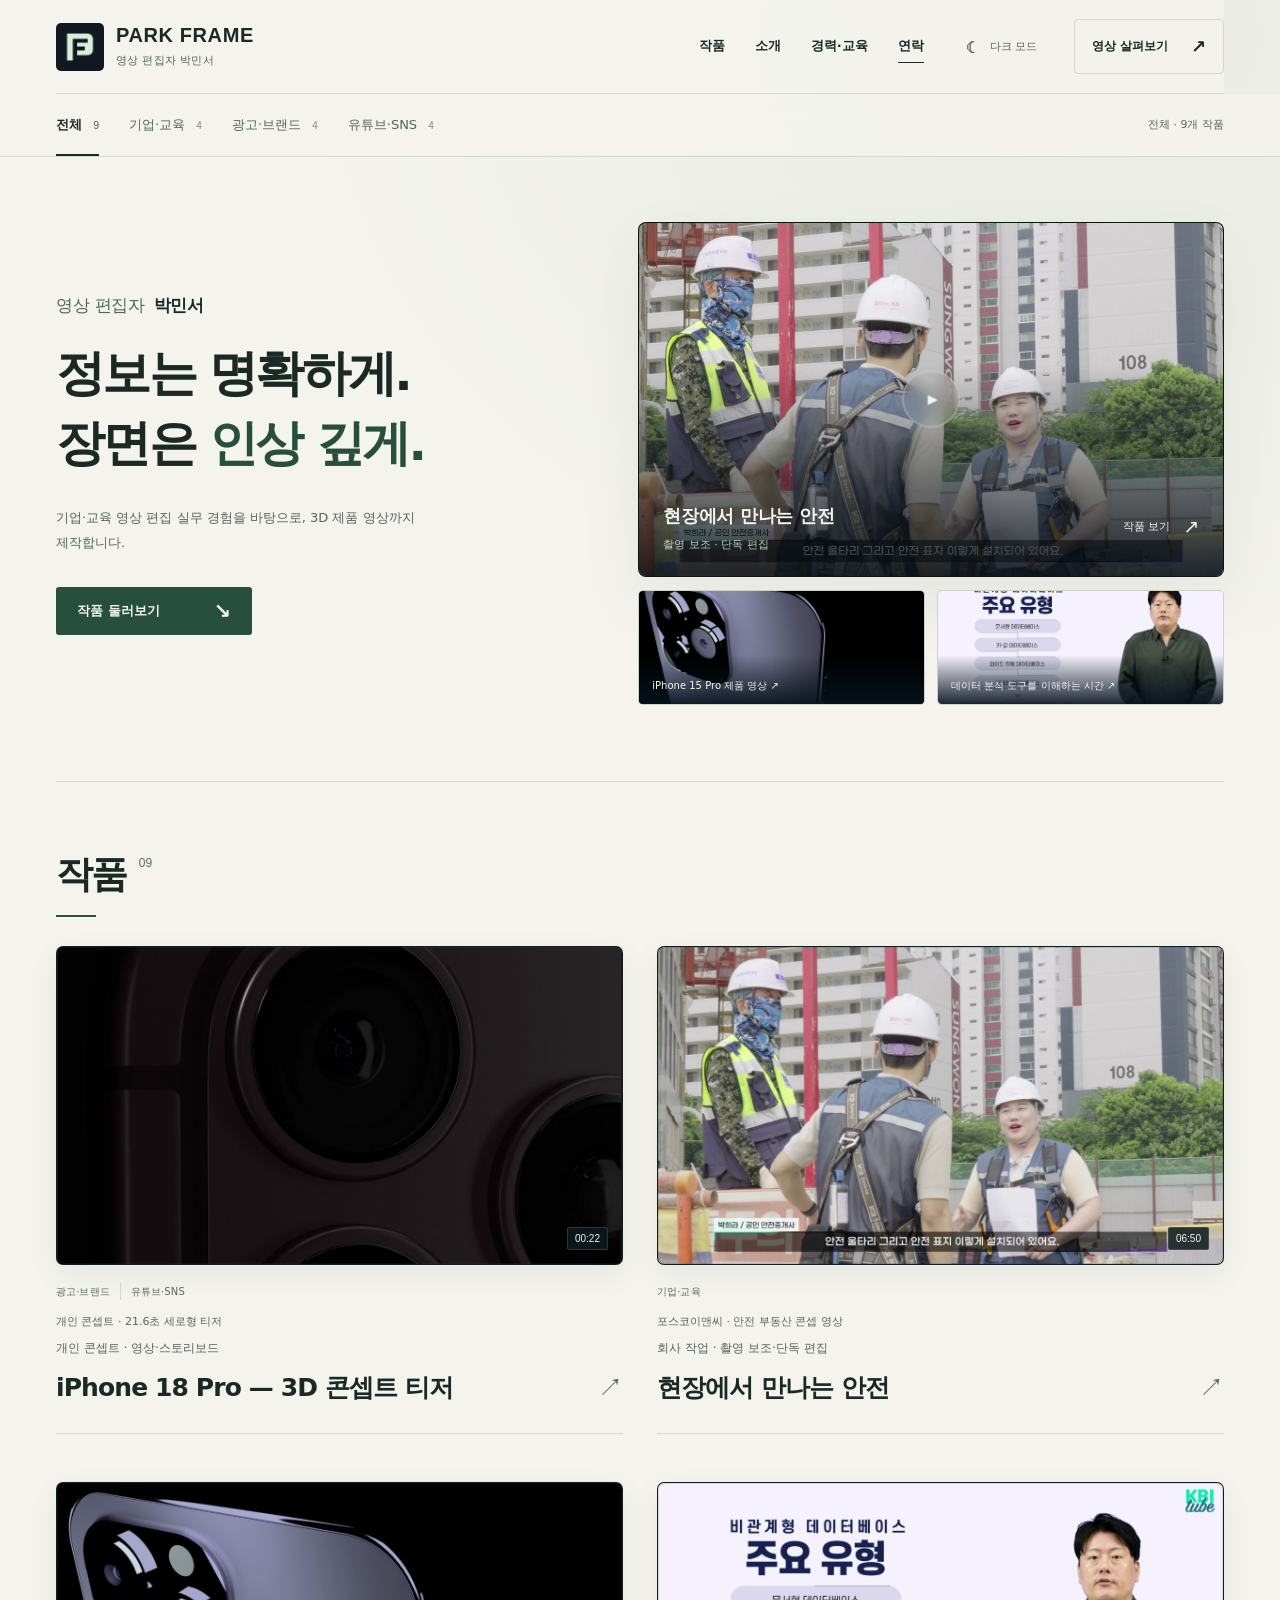
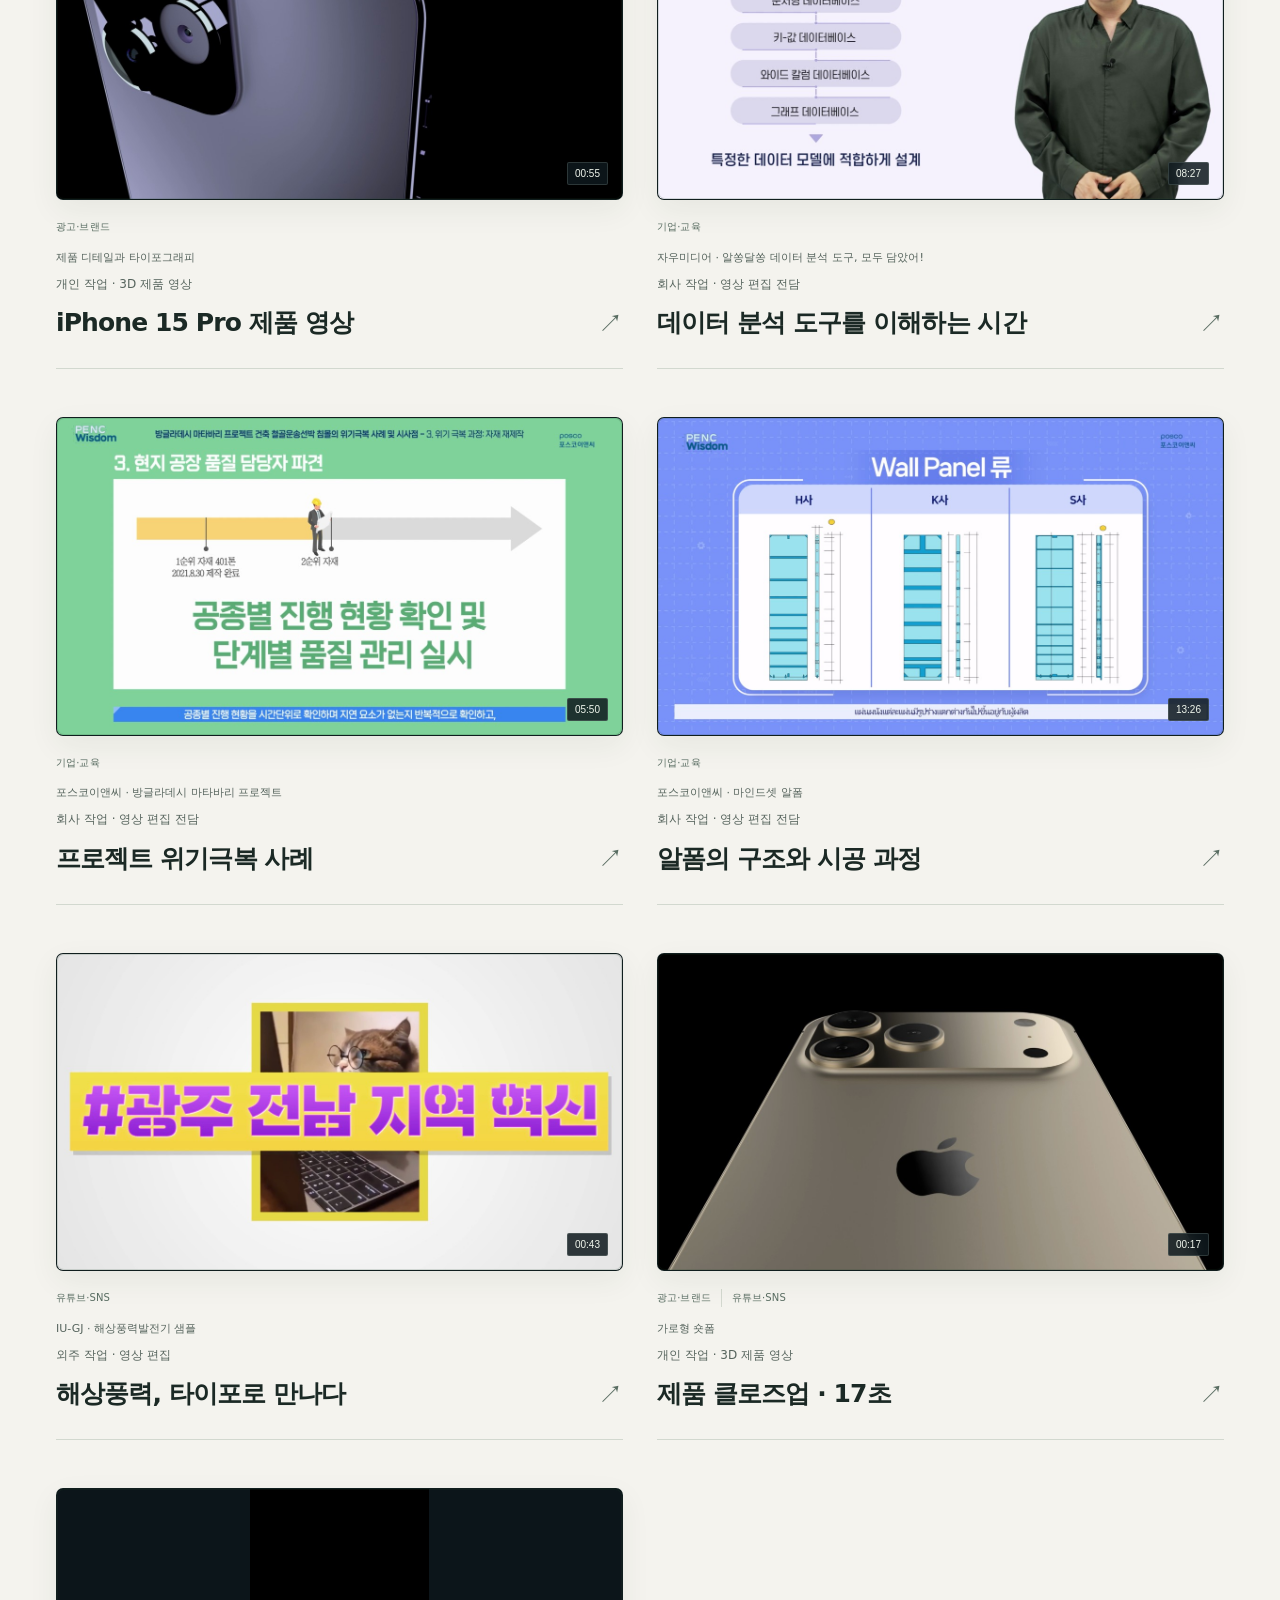
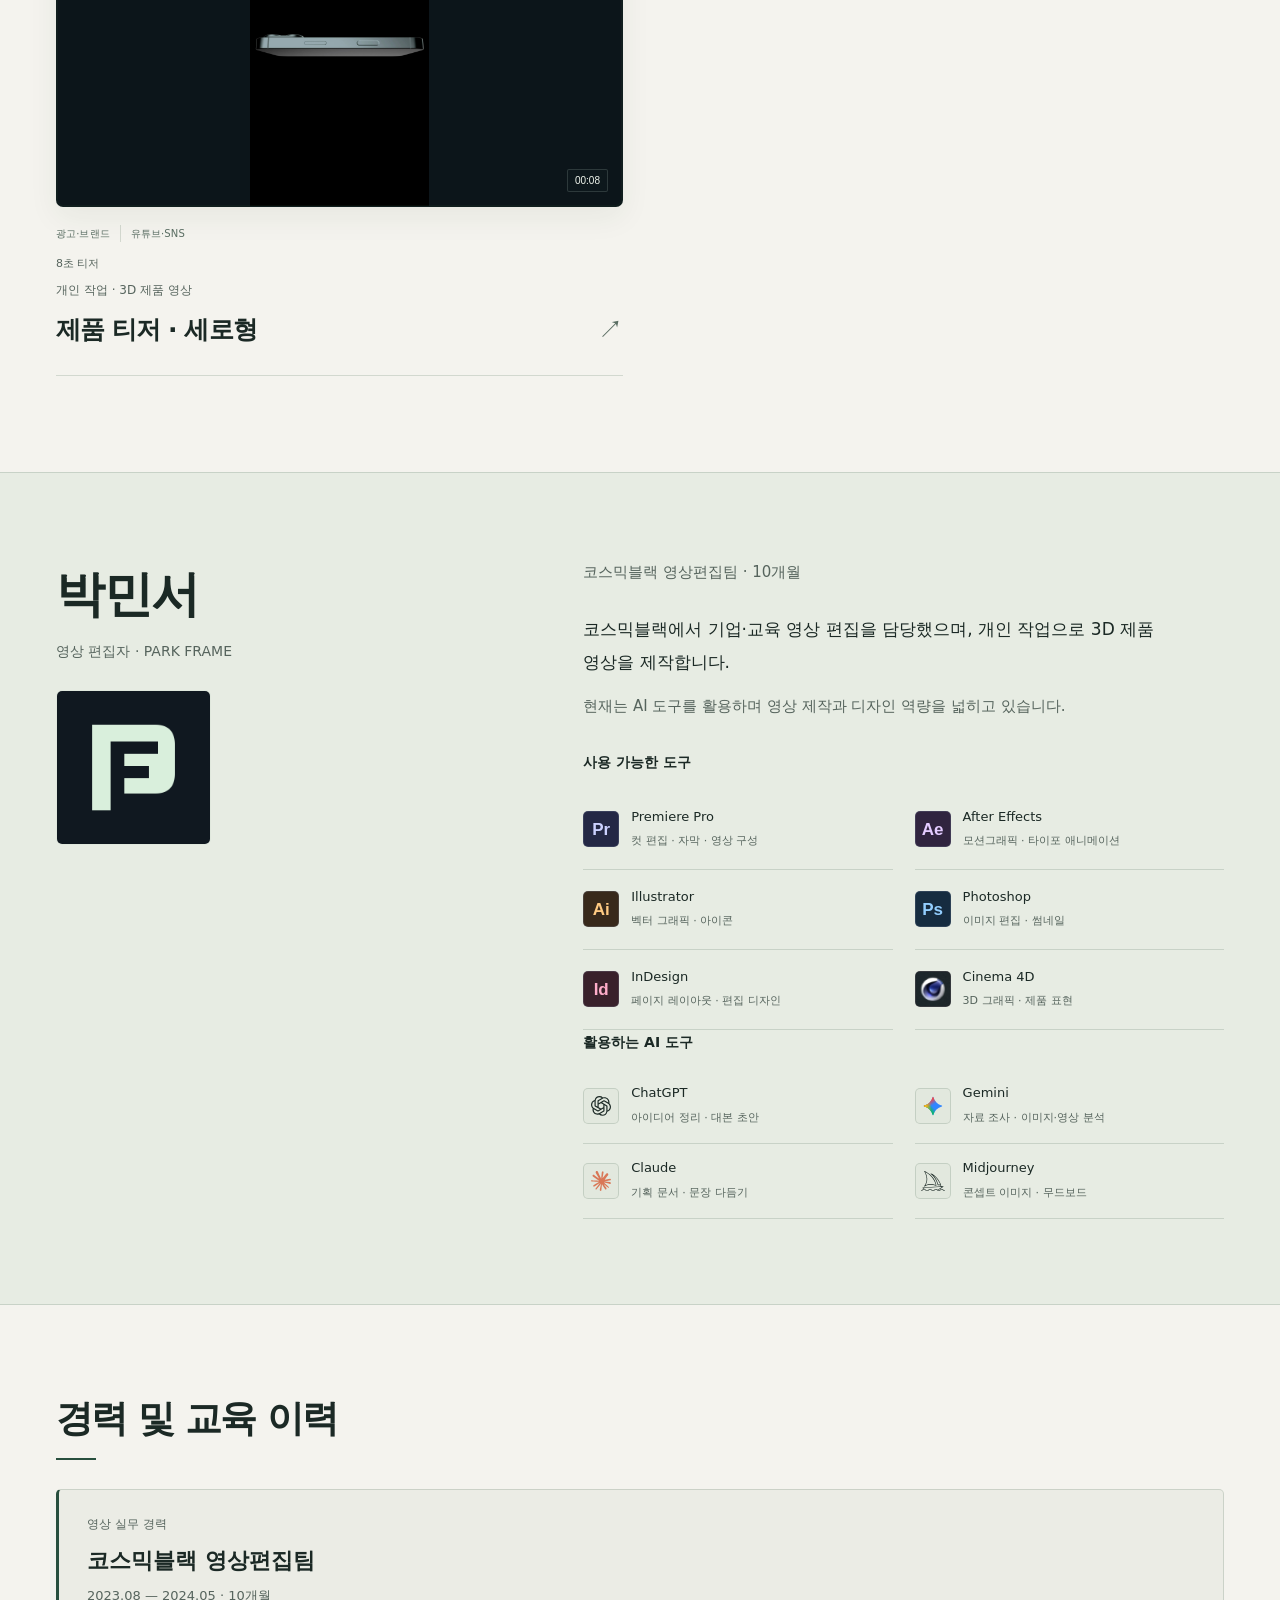
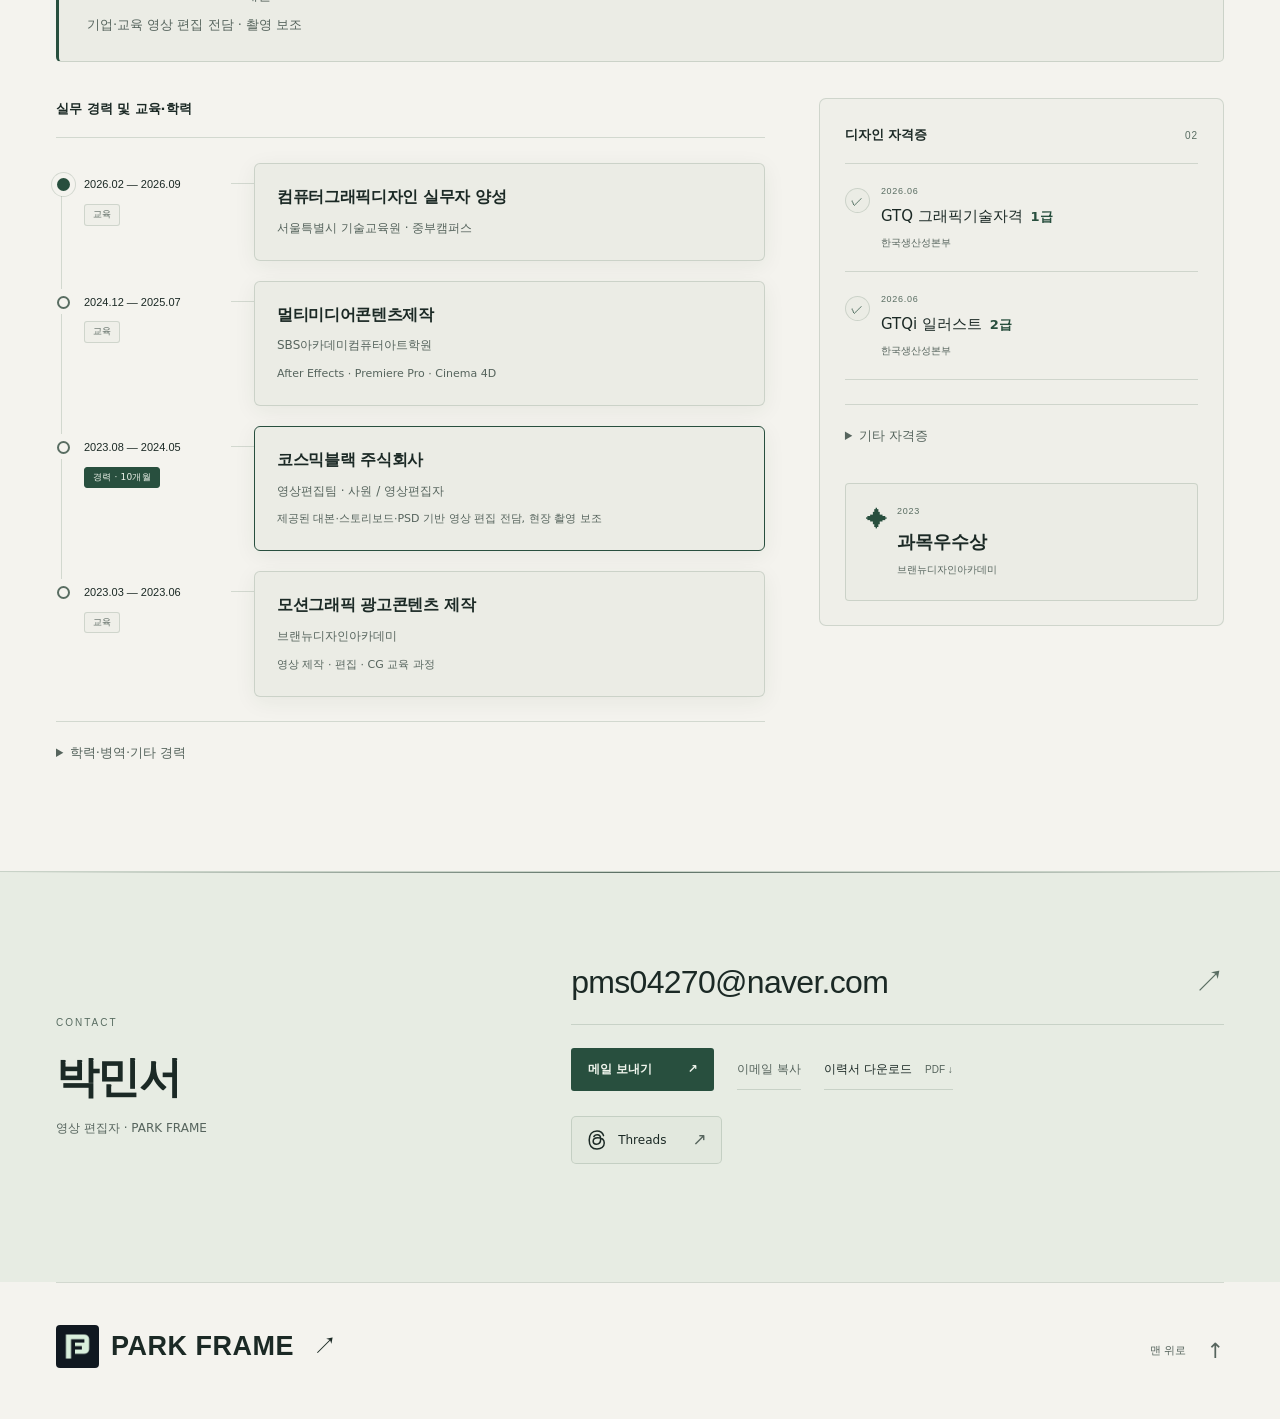
==== commit 44d08c01: "Add the ninth project with video, scenes and storyboard details" ====
--- a/index.html
+++ b/index.html
@@ -26,7 +26,7 @@
     <a class="header-cta" href="#works">영상 살펴보기 <span aria-hidden="true">↗</span></a>
   </header>
   <main id="top">
-    <div class="audience-selector" aria-label="포트폴리오 분야 선택"><div class="shell"><div class="filter-row"><div class="filters" role="group" aria-label="작품 카테고리"><button class="filter active" data-category="all" aria-pressed="true">전체 <span>8</span></button><button class="filter" data-category="corporate" aria-pressed="false">기업·교육 <span>4</span></button><button class="filter" data-category="brand" aria-pressed="false">광고·브랜드 <span>3</span></button><button class="filter" data-category="social" aria-pressed="false">유튜브·SNS <span>3</span></button></div><span class="filter-result" aria-live="polite" id="filter-result">8개의 작품</span></div></div></div>
+    <div class="audience-selector" aria-label="포트폴리오 분야 선택"><div class="shell"><div class="filter-row"><div class="filters" role="group" aria-label="작품 카테고리"><button class="filter active" data-category="all" aria-pressed="true">전체 <span>9</span></button><button class="filter" data-category="corporate" aria-pressed="false">기업·교육 <span>4</span></button><button class="filter" data-category="brand" aria-pressed="false">광고·브랜드 <span>4</span></button><button class="filter" data-category="social" aria-pressed="false">유튜브·SNS <span>4</span></button></div><span class="filter-result" aria-live="polite" id="filter-result">9개의 작품</span></div></div></div>
     <section class="hero shell" aria-labelledby="hero-title">
       <div class="hero-copy">
         <p class="creator-name">영상 편집자 <strong>박민서</strong></p>
@@ -48,7 +48,7 @@
       </div>
     </section>
     <section id="works" class="works shell" aria-labelledby="works-title">
-      <div class="section-heading"><div><h2 id="works-title">작품<span class="heading-count">08</span></h2></div></div>
+      <div class="section-heading"><div><h2 id="works-title">작품<span class="heading-count">09</span></h2></div></div>
 
       <div class="work-grid" id="work-grid"></div>
       <noscript><p>작품 목록과 재생 기능을 이용하려면 브라우저에서 JavaScript를 켜주세요.</p></noscript>
--- a/style.css
+++ b/style.css
@@ -70,3 +70,5 @@
 
 /* AI tool marks share a centered optical frame in both themes. */
 .software-icon.ai-tool-logo{background:var(--control);border-color:var(--line);color:var(--ink);padding:7px}.ai-tool-logo svg{display:block;width:100%;height:100%;flex:none}.software-icon.ai-tool-logo.midjourney{padding:5px}.ai-tools li{min-height:68px}.ai-tools li>span:last-child{overflow-wrap:anywhere}
+
+.storyboard-link{display:inline-flex;align-items:center;min-height:44px;padding:10px 15px;border:1px solid var(--line);border-radius:5px;font-size:13px;color:var(--ink)}.storyboard-link:hover{background:var(--raised)}.storyboard-note{font-size:12px;color:var(--muted);margin:8px 0 18px}.project-scene-grid{display:grid;grid-template-columns:repeat(3,minmax(0,1fr));gap:14px;max-width:640px}.project-scene-grid figure{margin:0;min-width:0}.project-scene-grid img{aspect-ratio:9/16;object-fit:contain;background:#000;border:1px solid var(--line);border-radius:4px}.project-scene-grid figcaption{font-size:11px;color:var(--muted);margin-top:7px}@media(max-width:760px){.project-scene-grid{gap:8px}.project-scene-grid figcaption{font-size:10px}}
